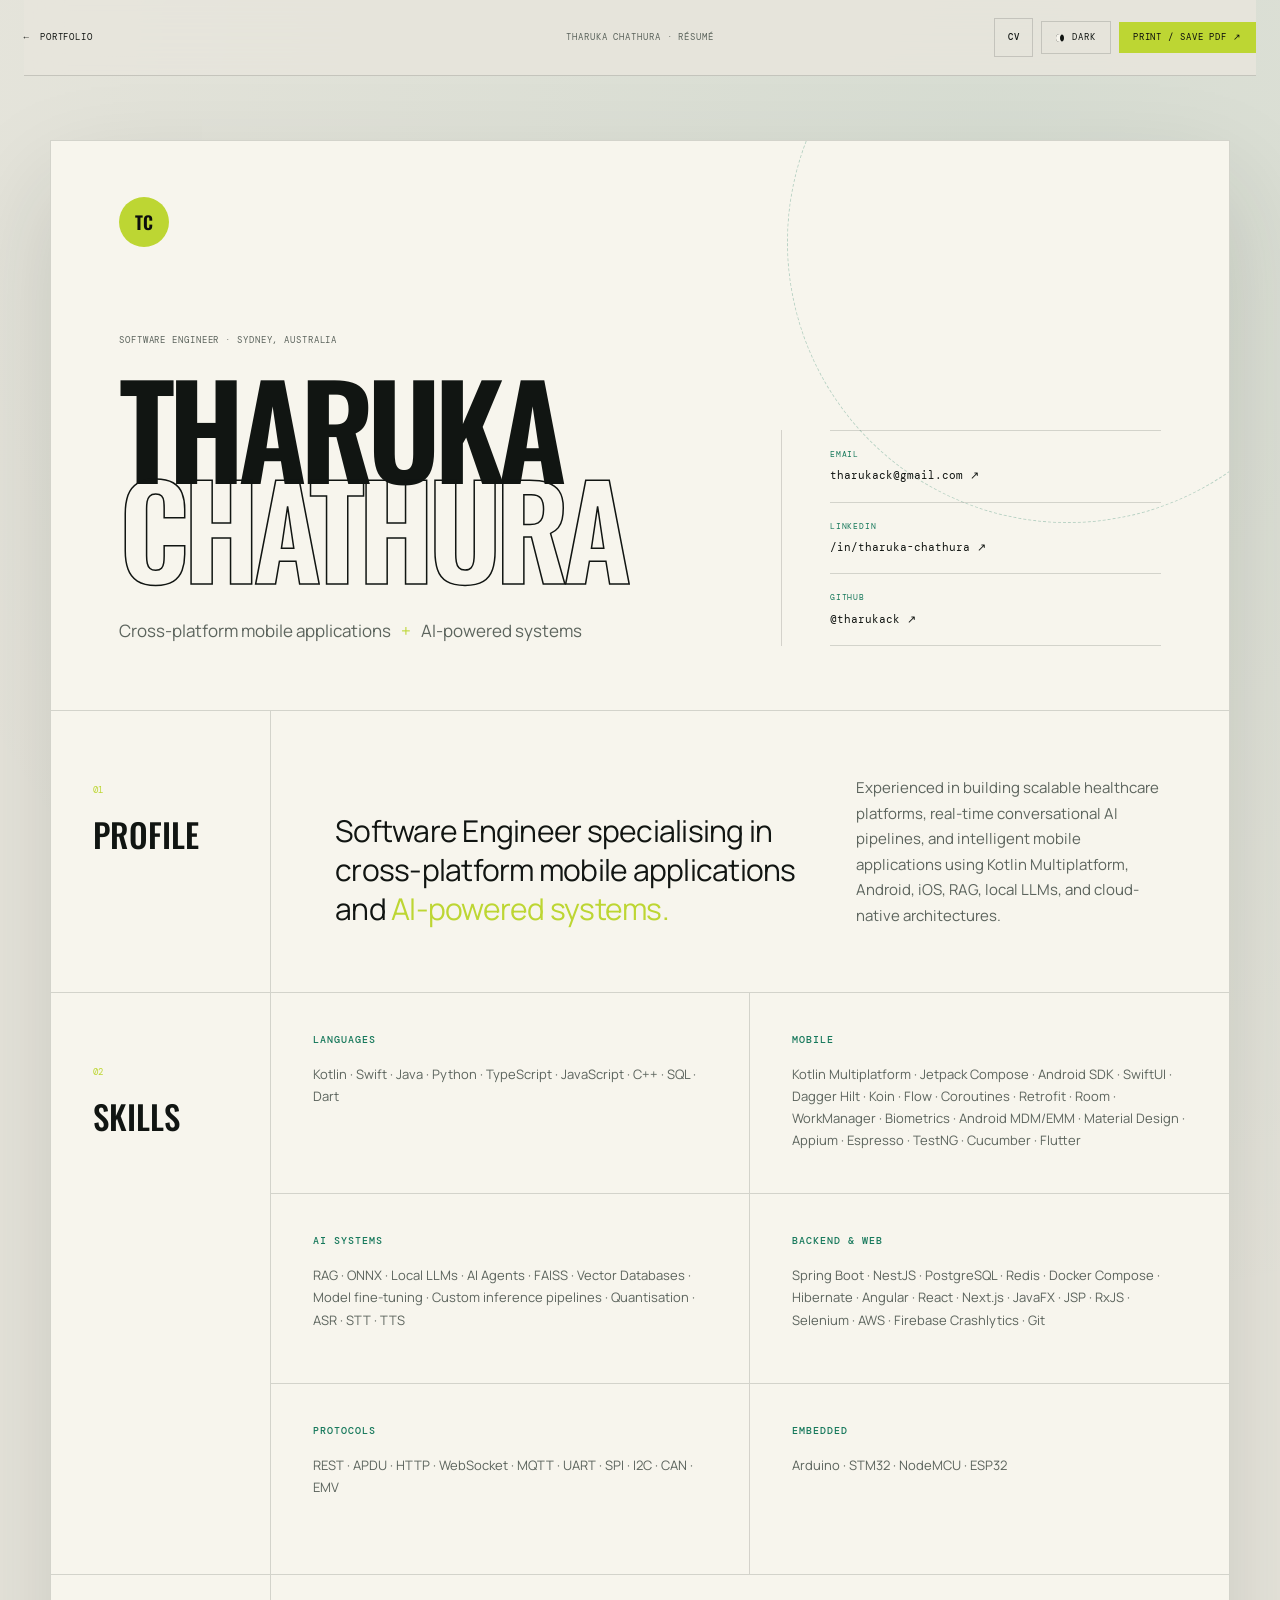
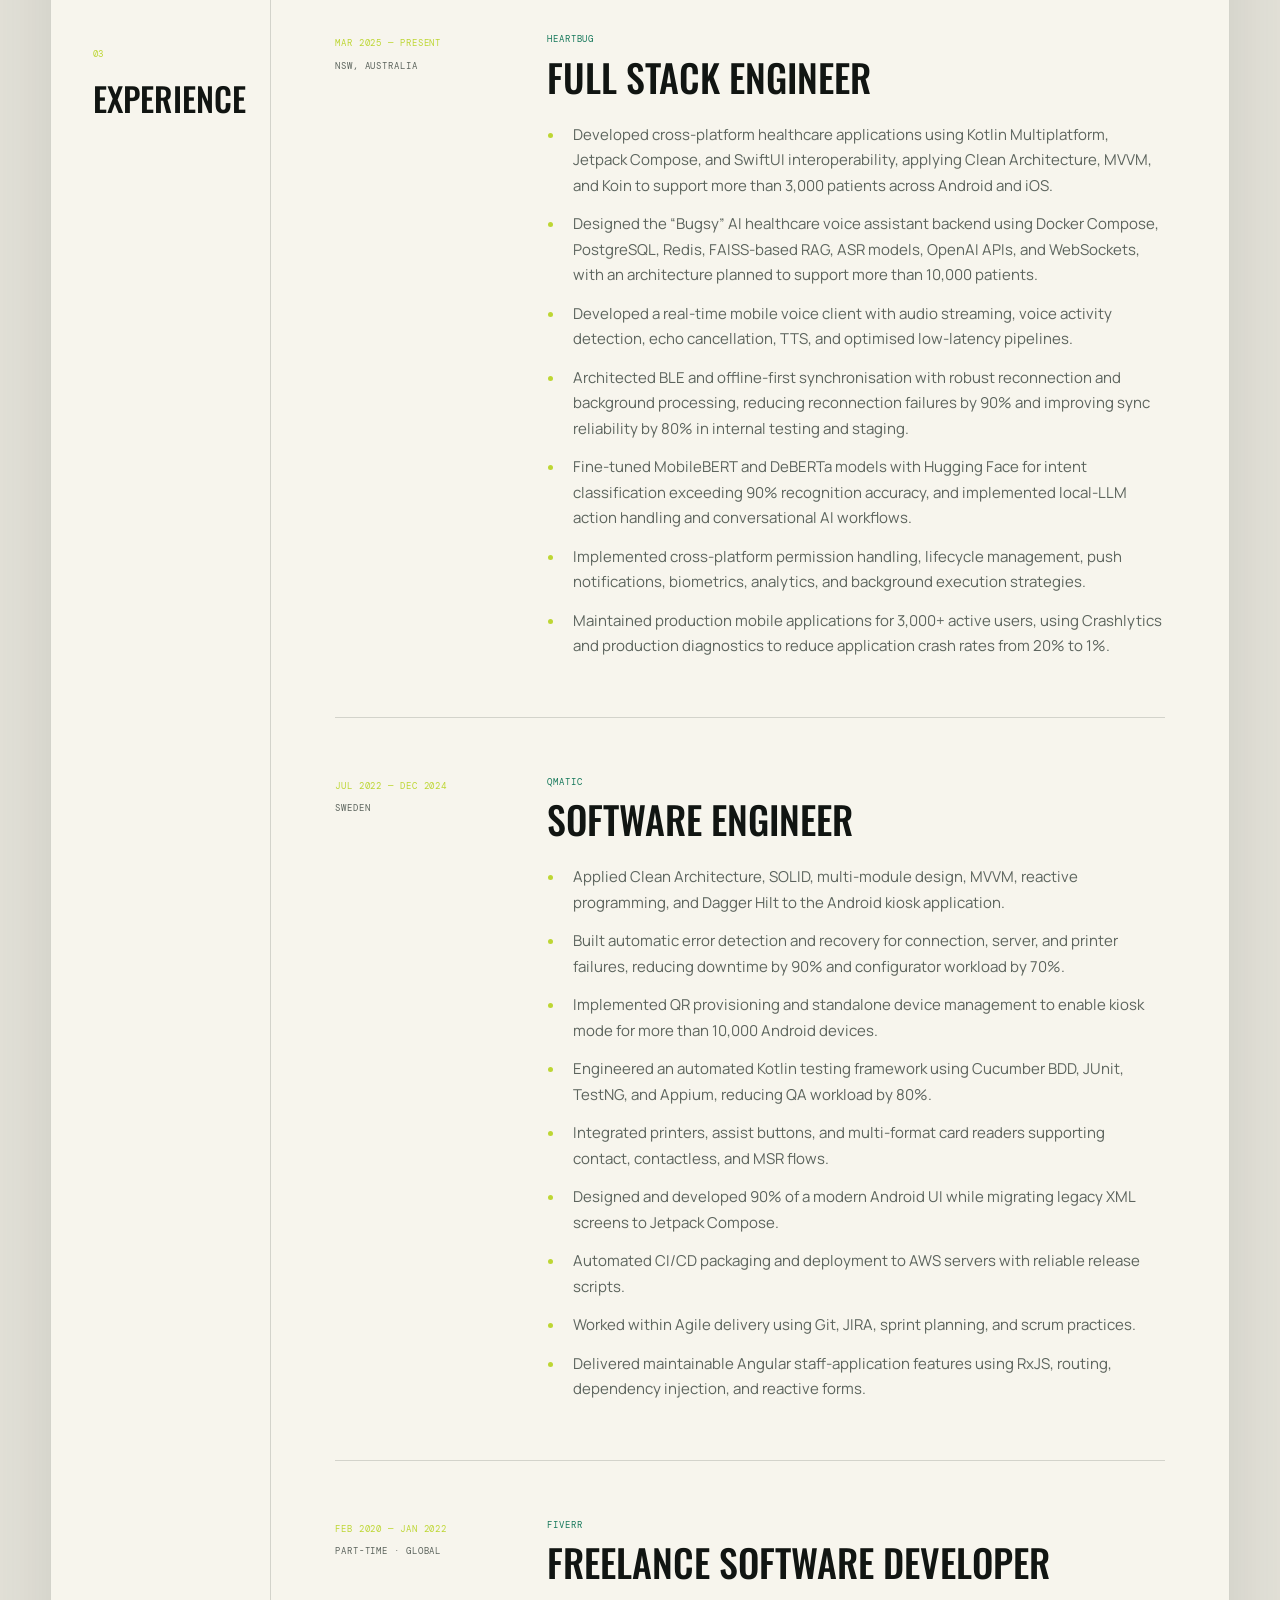
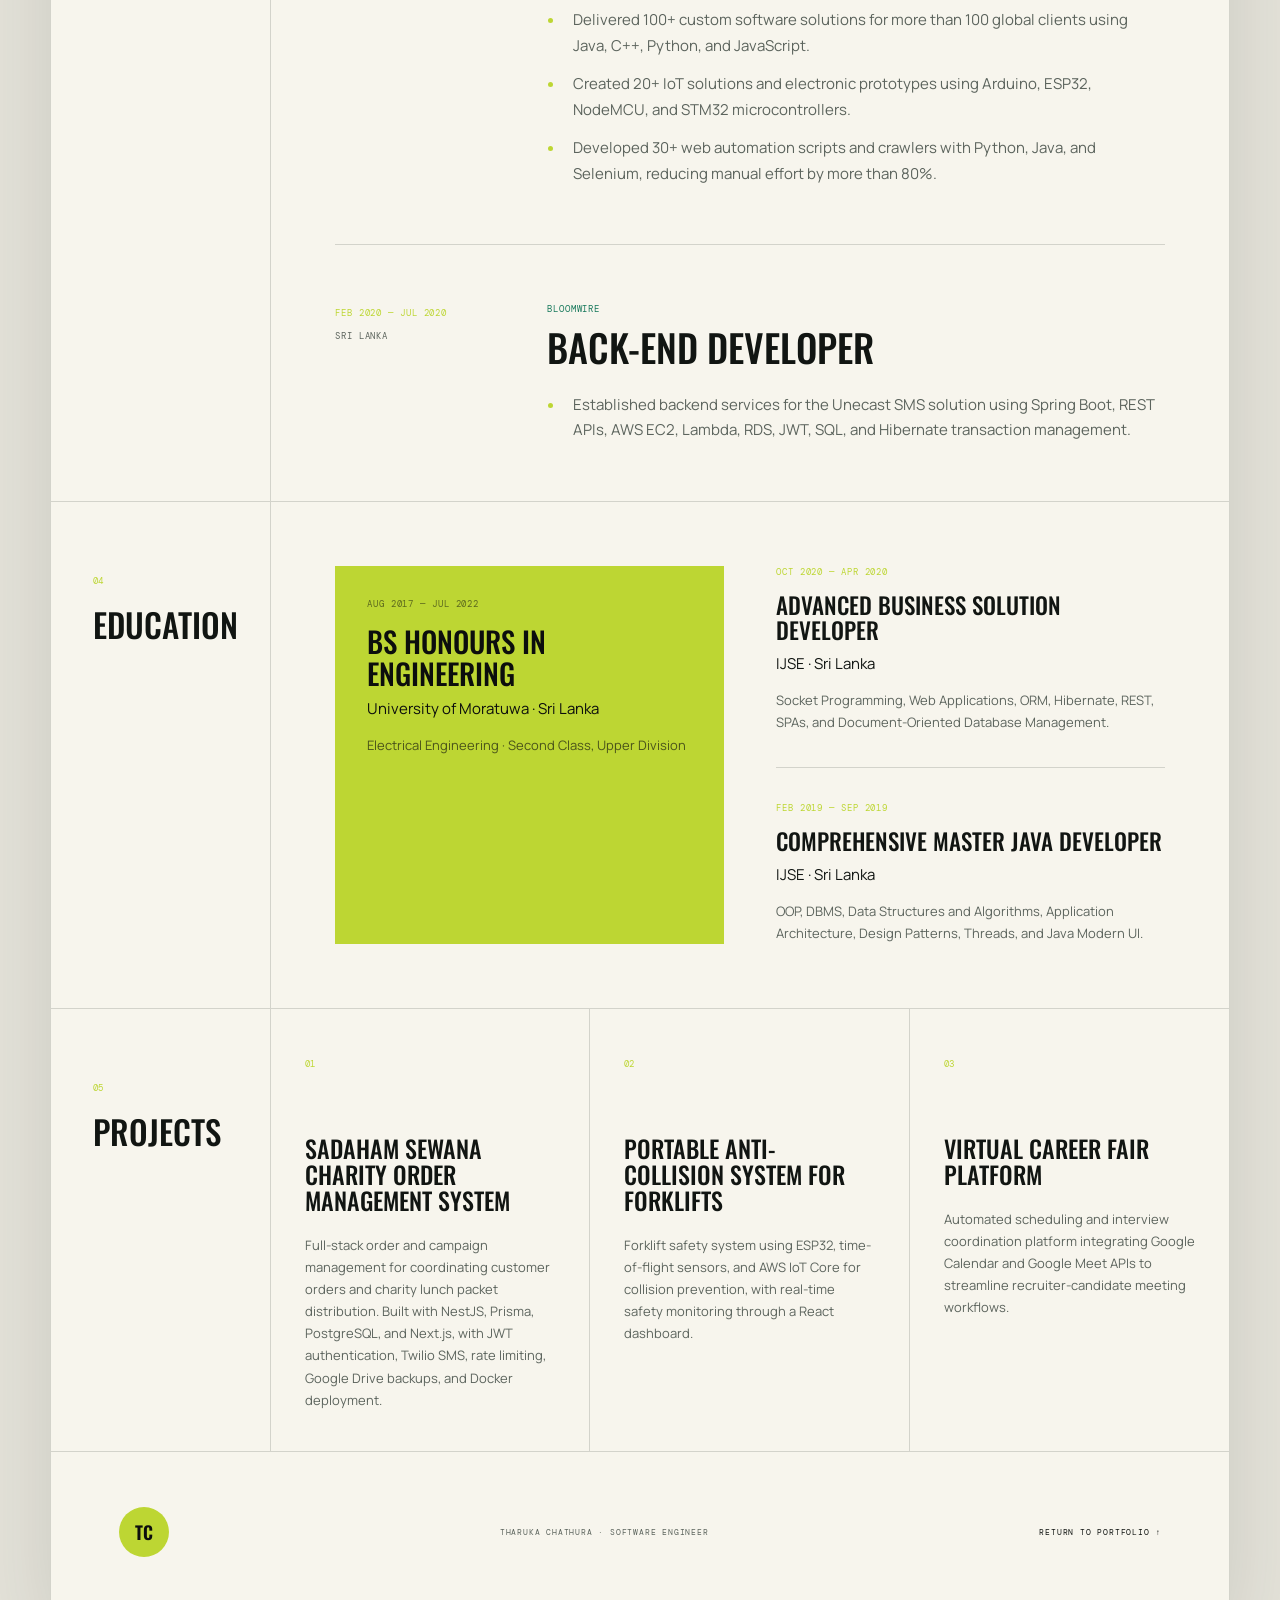
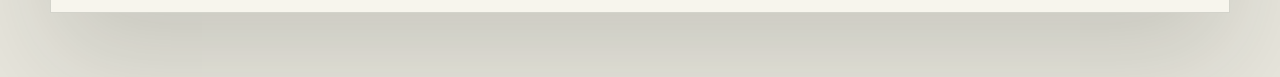
==== resume.html @ 21a05e91 "added resume" ====
<!doctype html>
<html lang="en">
  <head>
    <meta charset="UTF-8" />
    <meta name="viewport" content="width=device-width, initial-scale=1" />
    <meta name="theme-color" content="#e7e5dc" />
    <meta
      name="description"
      content="Résumé of Tharuka Chathura — cross-platform mobile and AI systems engineer."
    />
    <link rel="icon" type="image/png" sizes="256x256" href="favicon.png" />
    <link rel="apple-touch-icon" href="favicon.png" />
    <link rel="preconnect" href="https://fonts.googleapis.com" />
    <link rel="preconnect" href="https://fonts.gstatic.com" crossorigin />
    <link
      href="https://fonts.googleapis.com/css2?family=DM+Mono:wght@300;400;500&family=Manrope:wght@400;500;600;700&family=Oswald:wght@500;600;700&display=swap"
      rel="stylesheet"
    />
    <title>Résumé — Tharuka Chathura</title>
    <script>
      try {
        document.documentElement.dataset.theme =
          localStorage.getItem("resume-theme") || "light";
        document.documentElement.dataset.layout =
          localStorage.getItem("resume-layout") || "modern";
      } catch {
        document.documentElement.dataset.theme = "light";
        document.documentElement.dataset.layout = "modern";
      }
    </script>
    <link rel="stylesheet" href="resume.css" />
  </head>
  <body>
    <a class="skip-link" href="#resume-content">Skip to résumé</a>

    <header class="resume-toolbar">
      <a class="back-link" href="index.html">
        <span aria-hidden="true">←</span> Portfolio
      </a>
      <p>Tharuka Chathura · Résumé</p>
      <div class="toolbar-actions">
        <button
          class="layout-toggle"
          type="button"
          aria-label="Switch to classic résumé layout"
          aria-pressed="false"
          title="Switch résumé layout"
        >
          <span aria-hidden="true">CV</span>
        </button>
        <button
          class="theme-toggle"
          type="button"
          aria-label="Switch to dark theme"
          aria-pressed="false"
        >
          <span class="theme-dot" aria-hidden="true"></span>
          <span class="theme-label">Dark</span>
        </button>
        <button class="print-button" type="button" onclick="window.print()">
          Print / Save PDF <span aria-hidden="true">↗</span>
        </button>
      </div>
    </header>

    <main class="resume-shell" id="resume-content">
      <header class="resume-hero">
        <div class="resume-monogram" aria-hidden="true">TC</div>
        <div class="hero-copy">
          <p class="eyebrow">Software engineer · Sydney, Australia</p>
          <h1>THARUKA<br /><span>CHATHURA</span></h1>
          <p class="role">
            Cross-platform mobile applications <i>+</i> AI-powered systems
          </p>
        </div>
        <nav class="contact-list" aria-label="Contact links">
          <a href="mailto:tharukack@gmail.com">
            <span>Email</span>
            tharukack@gmail.com ↗
          </a>
          <a
            href="https://www.linkedin.com/in/tharuka-chathura/"
            target="_blank"
            rel="noreferrer"
          >
            <span>LinkedIn</span>
            /in/tharuka-chathura ↗
          </a>
          <a
            href="https://github.com/tharukack"
            target="_blank"
            rel="noreferrer"
          >
            <span>GitHub</span>
            @tharukack ↗
          </a>
        </nav>
      </header>

      <section class="summary section">
        <div class="section-heading">
          <span>01</span>
          <h2>Profile</h2>
        </div>
        <div class="section-body summary-grid">
          <p class="summary-lead">
            Software Engineer specialising in cross-platform mobile applications
            and <em>AI-powered systems.</em>
          </p>
          <p>
            Experienced in building scalable healthcare platforms, real-time
            conversational AI pipelines, and intelligent mobile applications
            using Kotlin Multiplatform, Android, iOS, RAG, local LLMs, and
            cloud-native architectures.
          </p>
        </div>
      </section>

      <section class="skills section">
        <div class="section-heading">
          <span>02</span>
          <h2>Skills</h2>
        </div>
        <div class="section-body skill-groups">
          <article>
            <h3>Languages</h3>
            <p>Kotlin · Swift · Java · Python · TypeScript · JavaScript · C++ · SQL · Dart</p>
          </article>
          <article>
            <h3>Mobile</h3>
            <p>
              Kotlin Multiplatform · Jetpack Compose · Android SDK · SwiftUI ·
              Dagger Hilt · Koin · Flow · Coroutines · Retrofit · Room ·
              WorkManager · Biometrics · Android MDM/EMM · Material Design ·
              Appium · Espresso · TestNG · Cucumber · Flutter
            </p>
          </article>
          <article>
            <h3>AI systems</h3>
            <p>
              RAG · ONNX · Local LLMs · AI Agents · FAISS · Vector Databases ·
              Model fine-tuning · Custom inference pipelines · Quantisation ·
              ASR · STT · TTS
            </p>
          </article>
          <article>
            <h3>Backend & web</h3>
            <p>
              Spring Boot · NestJS · PostgreSQL · Redis · Docker Compose ·
              Hibernate · Angular · React · Next.js · JavaFX · JSP · RxJS ·
              Selenium · AWS · Firebase Crashlytics · Git
            </p>
          </article>
          <article>
            <h3>Protocols</h3>
            <p>REST · APDU · HTTP · WebSocket · MQTT · UART · SPI · I2C · CAN · EMV</p>
          </article>
          <article>
            <h3>Embedded</h3>
            <p>Arduino · STM32 · NodeMCU · ESP32</p>
          </article>
        </div>
      </section>

      <section class="experience section">
        <div class="section-heading">
          <span>03</span>
          <h2>Experience</h2>
        </div>
        <div class="section-body timeline">
          <article class="job">
            <div class="job-meta">
              <p class="date">Mar 2025 — Present</p>
              <p class="place">NSW, Australia</p>
            </div>
            <div class="job-content">
              <p class="company">HeartBug</p>
              <h3>Full Stack Engineer</h3>
              <ul>
                <li>
                  Developed cross-platform healthcare applications using Kotlin
                  Multiplatform, Jetpack Compose, and SwiftUI interoperability,
                  applying Clean Architecture, MVVM, and Koin to support more
                  than 3,000 patients across Android and iOS.
                </li>
                <li>
                  Designed the “Bugsy” AI healthcare voice assistant backend
                  using Docker Compose, PostgreSQL, Redis, FAISS-based RAG, ASR
                  models, OpenAI APIs, and WebSockets, with an architecture
                  planned to support more than 10,000 patients.
                </li>
                <li>
                  Developed a real-time mobile voice client with audio streaming,
                  voice activity detection, echo cancellation, TTS, and optimised
                  low-latency pipelines.
                </li>
                <li>
                  Architected BLE and offline-first synchronisation with robust
                  reconnection and background processing, reducing reconnection
                  failures by 90% and improving sync reliability by 80% in
                  internal testing and staging.
                </li>
                <li>
                  Fine-tuned MobileBERT and DeBERTa models with Hugging Face for
                  intent classification exceeding 90% recognition accuracy, and
                  implemented local-LLM action handling and conversational AI
                  workflows.
                </li>
                <li>
                  Implemented cross-platform permission handling, lifecycle
                  management, push notifications, biometrics, analytics, and
                  background execution strategies.
                </li>
                <li>
                  Maintained production mobile applications for 3,000+ active
                  users, using Crashlytics and production diagnostics to reduce
                  application crash rates from 20% to 1%.
                </li>
              </ul>
            </div>
          </article>

          <article class="job">
            <div class="job-meta">
              <p class="date">Jul 2022 — Dec 2024</p>
              <p class="place">Sweden</p>
            </div>
            <div class="job-content">
              <p class="company">Qmatic</p>
              <h3>Software Engineer</h3>
              <ul>
                <li>
                  Applied Clean Architecture, SOLID, multi-module design, MVVM,
                  reactive programming, and Dagger Hilt to the Android kiosk
                  application.
                </li>
                <li>
                  Built automatic error detection and recovery for connection,
                  server, and printer failures, reducing downtime by 90% and
                  configurator workload by 70%.
                </li>
                <li>
                  Implemented QR provisioning and standalone device management
                  to enable kiosk mode for more than 10,000 Android devices.
                </li>
                <li>
                  Engineered an automated Kotlin testing framework using
                  Cucumber BDD, JUnit, TestNG, and Appium, reducing QA workload
                  by 80%.
                </li>
                <li>
                  Integrated printers, assist buttons, and multi-format card
                  readers supporting contact, contactless, and MSR flows.
                </li>
                <li>
                  Designed and developed 90% of a modern Android UI while
                  migrating legacy XML screens to Jetpack Compose.
                </li>
                <li>
                  Automated CI/CD packaging and deployment to AWS servers with
                  reliable release scripts.
                </li>
                <li>
                  Worked within Agile delivery using Git, JIRA, sprint planning,
                  and scrum practices.
                </li>
                <li>
                  Delivered maintainable Angular staff-application features
                  using RxJS, routing, dependency injection, and reactive forms.
                </li>
              </ul>
            </div>
          </article>

          <article class="job">
            <div class="job-meta">
              <p class="date">Feb 2020 — Jan 2022</p>
              <p class="place">Part-time · Global</p>
            </div>
            <div class="job-content">
              <p class="company">Fiverr</p>
              <h3>Freelance Software Developer</h3>
              <ul>
                <li>
                  Delivered 100+ custom software solutions for more than 100
                  global clients using Java, C++, Python, and JavaScript.
                </li>
                <li>
                  Created 20+ IoT solutions and electronic prototypes using
                  Arduino, ESP32, NodeMCU, and STM32 microcontrollers.
                </li>
                <li>
                  Developed 30+ web automation scripts and crawlers with Python,
                  Java, and Selenium, reducing manual effort by more than 80%.
                </li>
              </ul>
            </div>
          </article>

          <article class="job">
            <div class="job-meta">
              <p class="date">Feb 2020 — Jul 2020</p>
              <p class="place">Sri Lanka</p>
            </div>
            <div class="job-content">
              <p class="company">Bloomwire</p>
              <h3>Back-end Developer</h3>
              <ul>
                <li>
                  Established backend services for the Unecast SMS solution
                  using Spring Boot, REST APIs, AWS EC2, Lambda, RDS, JWT, SQL,
                  and Hibernate transaction management.
                </li>
              </ul>
            </div>
          </article>
        </div>
      </section>

      <section class="education section">
        <div class="section-heading">
          <span>04</span>
          <h2>Education</h2>
        </div>
        <div class="section-body education-grid">
          <article class="education-primary">
            <p class="date">Aug 2017 — Jul 2022</p>
            <h3>BS Honours in Engineering</h3>
            <p>University of Moratuwa · Sri Lanka</p>
            <span>Electrical Engineering · Second Class, Upper Division</span>
          </article>
          <div class="course-list">
            <article>
              <p class="date">Oct 2020 — Apr 2020</p>
              <h3>Advanced Business Solution Developer</h3>
              <p>IJSE · Sri Lanka</p>
              <span>
                Socket Programming, Web Applications, ORM, Hibernate, REST,
                SPAs, and Document-Oriented Database Management.
              </span>
            </article>
            <article>
              <p class="date">Feb 2019 — Sep 2019</p>
              <h3>Comprehensive Master Java Developer</h3>
              <p>IJSE · Sri Lanka</p>
              <span>
                OOP, DBMS, Data Structures and Algorithms, Application
                Architecture, Design Patterns, Threads, and Java Modern UI.
              </span>
            </article>
          </div>
        </div>
      </section>

      <section class="resume-projects section">
        <div class="section-heading">
          <span>05</span>
          <h2>Projects</h2>
        </div>
        <div class="section-body project-list">
          <article>
            <span>01</span>
            <h3>Sadaham Sewana Charity Order Management System</h3>
            <p>
              Full-stack order and campaign management for coordinating customer
              orders and charity lunch packet distribution. Built with NestJS,
              Prisma, PostgreSQL, and Next.js, with JWT authentication, Twilio
              SMS, rate limiting, Google Drive backups, and Docker deployment.
            </p>
          </article>
          <article>
            <span>02</span>
            <h3>Portable Anti-Collision System for Forklifts</h3>
            <p>
              Forklift safety system using ESP32, time-of-flight sensors, and
              AWS IoT Core for collision prevention, with real-time safety
              monitoring through a React dashboard.
            </p>
          </article>
          <article>
            <span>03</span>
            <h3>Virtual Career Fair Platform</h3>
            <p>
              Automated scheduling and interview coordination platform
              integrating Google Calendar and Google Meet APIs to streamline
              recruiter-candidate meeting workflows.
            </p>
          </article>
        </div>
      </section>

      <footer class="resume-footer">
        <div class="resume-monogram" aria-hidden="true">TC</div>
        <p>Tharuka Chathura · Software Engineer</p>
        <a href="index.html">Return to portfolio ↑</a>
      </footer>
    </main>
    <script src="resume.js"></script>
  </body>
</html>
---- resume.css ----
:root {
  color-scheme: light;
  --ink: #f7f5ed;
  --panel: #edeae1;
  --paper: #111512;
  --muted: #5c645d;
  --lime: #bdd633;
  --mint: #16785b;
  --line: rgba(12, 14, 13, .15);
  --page-bg: #e7e5dc;
  --toolbar-bg: rgba(231, 229, 220, .9);
  --glow: rgba(22, 120, 91, .08);
  --shadow: rgba(29, 34, 30, .15);
  --accent-text: #0c0e0d;
  --display: "Oswald", Impact, sans-serif;
  --sans: "Manrope", system-ui, sans-serif;
  --mono: "DM Mono", monospace;
}

html[data-theme="dark"] {
  color-scheme: dark;
  --ink: #0c0e0d;
  --panel: #141714;
  --paper: #f2efe6;
  --muted: #a9ada4;
  --lime: #e7ff68;
  --mint: #73f2c3;
  --line: rgba(242, 239, 230, .16);
  --page-bg: #080a09;
  --toolbar-bg: rgba(8, 10, 9, .9);
  --glow: rgba(115, 242, 195, .09);
  --shadow: rgba(0, 0, 0, .38);
  --accent-text: #0c0e0d;
}

* { box-sizing: border-box; }
html {
  scroll-behavior: smooth;
  background: var(--page-bg);
  transition: background-color .25s ease;
}
body {
  margin: 0;
  color: var(--paper);
  background:
    radial-gradient(circle at 78% 3%, var(--glow), transparent 25%),
    var(--page-bg);
  font: 400 15px/1.7 var(--sans);
  transition:
    color .25s ease,
    background-color .25s ease;
}
a { color: inherit; text-decoration: none; }
button { font: inherit; }
::selection { color: var(--accent-text); background: var(--lime); }

.skip-link {
  position: fixed;
  z-index: 100;
  top: 10px;
  left: 10px;
  padding: 9px 14px;
  color: var(--accent-text);
  background: var(--lime);
  transform: translateY(-160%);
}
.skip-link:focus { transform: none; }

.resume-toolbar {
  position: sticky;
  z-index: 50;
  top: 0;
  width: min(1320px, calc(100vw - 48px));
  height: 76px;
  display: grid;
  grid-template-columns: 1fr auto 1fr;
  align-items: center;
  margin: 0 auto;
  border-bottom: 1px solid var(--line);
  background: var(--toolbar-bg);
  backdrop-filter: blur(18px);
  transition:
    background-color .25s ease,
    border-color .25s ease;
}
.resume-toolbar p,
.resume-toolbar a,
.resume-toolbar button {
  font: 400 9px/1 var(--mono);
  letter-spacing: .1em;
  text-transform: uppercase;
}
.resume-toolbar p { margin: 0; color: var(--muted); }
.toolbar-actions {
  justify-self: end;
  display: flex;
  gap: 8px;
  align-items: center;
}
.resume-toolbar button {
  padding: 11px 14px;
  border: 0;
  cursor: pointer;
}
.theme-toggle {
  display: flex;
  gap: 8px;
  align-items: center;
  color: var(--paper);
  border: 1px solid var(--line) !important;
  background: transparent;
}
.layout-toggle {
  width: 39px;
  height: 39px;
  display: grid;
  padding: 0 !important;
  place-items: center;
  color: var(--paper);
  border: 1px solid var(--line) !important;
  background: transparent;
}
.layout-toggle span {
  font: 500 9px/1 var(--mono);
  letter-spacing: .02em;
}
.layout-toggle[aria-pressed="true"] {
  color: var(--accent-text);
  border-color: var(--lime) !important;
  background: var(--lime);
}
.theme-dot {
  width: 8px;
  height: 8px;
  border-radius: 50%;
  background: var(--paper);
  box-shadow: inset 4px 0 0 var(--ink);
}
.print-button {
  color: var(--accent-text);
  background: var(--lime);
}
.back-link { display: flex; gap: 10px; align-items: center; }

.resume-shell {
  width: min(1180px, calc(100vw - 48px));
  margin: 64px auto;
  border: 1px solid var(--line);
  background: var(--ink);
  box-shadow: 0 45px 100px var(--shadow);
  transition:
    color .25s ease,
    background-color .25s ease,
    border-color .25s ease,
    box-shadow .25s ease;
}

.resume-hero {
  position: relative;
  min-height: 570px;
  display: grid;
  grid-template-columns: 1fr 380px;
  align-items: end;
  padding: 76px 68px 64px;
  overflow: hidden;
  border-bottom: 1px solid var(--line);
}
.resume-hero::after {
  position: absolute;
  top: -180px;
  right: -120px;
  width: 560px;
  height: 560px;
  content: "";
  border: 1px dashed color-mix(in srgb, var(--mint) 28%, transparent);
  border-radius: 50%;
}
.resume-monogram {
  display: grid;
  width: 50px;
  height: 50px;
  place-items: center;
  color: var(--accent-text);
  background: var(--lime);
  border-radius: 50%;
  font: 600 18px/1 var(--display);
}
.resume-hero > .resume-monogram {
  position: absolute;
  top: 56px;
  left: 68px;
}
.hero-copy { position: relative; z-index: 2; }
.eyebrow,
.date,
.place,
.company {
  margin: 0;
  font: 400 9px/1.5 var(--mono);
  letter-spacing: .1em;
  text-transform: uppercase;
}
.eyebrow, .place { color: var(--muted); }
.hero-copy h1 {
  margin: 30px 0 0;
  font: 600 clamp(78px, 10vw, 142px)/.78 var(--display);
  letter-spacing: -.055em;
}
.hero-copy h1 span {
  color: transparent;
  -webkit-text-stroke: 1.5px var(--paper);
}
.role {
  margin: 40px 0 0;
  color: var(--muted);
  font-size: 17px;
}
.role i { margin: 0 7px; color: var(--lime); font-style: normal; }
.contact-list {
  position: relative;
  z-index: 2;
  padding-left: 48px;
  border-left: 1px solid var(--line);
}
.contact-list a {
  display: block;
  padding: 18px 0;
  border-bottom: 1px solid var(--line);
  font: 400 11px/1.4 var(--mono);
}
.contact-list a:first-child { border-top: 1px solid var(--line); }
.contact-list span {
  display: block;
  margin-bottom: 8px;
  color: var(--mint);
  font-size: 8px;
  letter-spacing: .1em;
  text-transform: uppercase;
}

.section {
  display: grid;
  grid-template-columns: 220px 1fr;
  border-bottom: 1px solid var(--line);
}
.section-heading {
  padding: 64px 42px;
  border-right: 1px solid var(--line);
}
.section-heading span {
  color: var(--lime);
  font: 400 9px/1 var(--mono);
}
.section-heading h2 {
  margin: 17px 0 0;
  font: 500 33px/1 var(--display);
  text-transform: uppercase;
}
.section-body { padding: 64px; }

.summary-grid {
  display: grid;
  grid-template-columns: 1.2fr .8fr;
  gap: 58px;
  align-items: end;
}
.summary-grid p { margin: 0; }
.summary-lead {
  font-size: 30px;
  line-height: 1.3;
  letter-spacing: -.025em;
}
.summary-lead em { color: var(--lime); font-style: normal; }
.summary-grid > p:last-child { color: var(--muted); }

.skill-groups {
  display: grid;
  grid-template-columns: repeat(2, 1fr);
  gap: 0;
  padding: 0;
}
.skill-groups article {
  min-height: 190px;
  padding: 42px;
  border-right: 1px solid var(--line);
  border-bottom: 1px solid var(--line);
}
.skill-groups article:nth-child(2n) { border-right: 0; }
.skill-groups article:nth-last-child(-n+2) { border-bottom: 0; }
.skill-groups h3 {
  margin: 0 0 18px;
  color: var(--mint);
  font: 500 10px/1 var(--mono);
  letter-spacing: .1em;
  text-transform: uppercase;
}
.skill-groups p { margin: 0; color: var(--muted); font-size: 13px; }

.timeline { padding-top: 0; padding-bottom: 0; }
.job {
  display: grid;
  grid-template-columns: 170px 1fr;
  gap: 42px;
  padding: 58px 0;
  border-bottom: 1px solid var(--line);
}
.job:last-child { border-bottom: 0; }
.job-meta { padding-top: 4px; }
.date { color: var(--lime); }
.place { margin-top: 9px; }
.company { color: var(--mint); }
.job-content h3 {
  margin: 11px 0 26px;
  font: 500 38px/1 var(--display);
  text-transform: uppercase;
}
.job-content ul {
  display: grid;
  gap: 13px;
  margin: 0;
  padding-left: 18px;
  color: var(--muted);
}
.job-content li { padding-left: 8px; }
.job-content li::marker { color: var(--lime); }

.education-grid {
  display: grid;
  grid-template-columns: 1fr 1fr;
  gap: 52px;
}
.education-grid h3 {
  margin: 14px 0 8px;
  font: 500 29px/1.08 var(--display);
  text-transform: uppercase;
}
.education-grid p:not(.date) { margin: 0; color: var(--paper); }
.education-grid span {
  display: block;
  margin-top: 12px;
  color: var(--muted);
  font-size: 13px;
}
.education-primary {
  padding: 32px;
  color: var(--accent-text);
  background: var(--lime);
}
.education-primary .date { color: rgba(12, 14, 13, .55); }
.education-primary p:not(.date) { color: var(--accent-text); }
.education-primary span { color: rgba(12, 14, 13, .65); }
.course-list { display: grid; gap: 34px; }
.course-list article + article {
  padding-top: 34px;
  border-top: 1px solid var(--line);
}
.course-list h3 { font-size: 23px; }

.project-list {
  display: grid;
  grid-template-columns: repeat(3, 1fr);
  gap: 0;
  padding: 0;
}
.project-list article {
  min-height: 350px;
  padding: 40px 34px;
  border-right: 1px solid var(--line);
}
.project-list article:last-child { border-right: 0; }
.project-list > article > span {
  color: var(--lime);
  font: 400 9px/1 var(--mono);
}
.project-list h3 {
  margin: 62px 0 20px;
  font: 500 24px/1.08 var(--display);
  text-transform: uppercase;
}
.project-list p { margin: 0; color: var(--muted); font-size: 13px; }

.resume-footer {
  min-height: 160px;
  display: flex;
  align-items: center;
  justify-content: space-between;
  padding: 40px 68px;
}
.resume-footer p,
.resume-footer a {
  font: 400 8px/1 var(--mono);
  letter-spacing: .1em;
  text-transform: uppercase;
}
.resume-footer p { color: var(--muted); }

/* Conventional résumé view */
html[data-layout="classic"] .resume-shell {
  --ink: #fff;
  --paper: #171b18;
  --muted: #555d57;
  --lime: #556c16;
  --mint: #26644f;
  --line: rgba(18, 24, 20, .16);
  width: min(920px, calc(100vw - 48px));
  background: #fff;
  box-shadow: 0 22px 65px rgba(29, 34, 30, .16);
}
html[data-layout="classic"] .resume-hero {
  min-height: auto;
  display: block;
  padding: 58px 64px 38px;
}
html[data-layout="classic"] .resume-hero::after,
html[data-layout="classic"] .resume-hero > .resume-monogram {
  display: none;
}
html[data-layout="classic"] .hero-copy h1 {
  margin-top: 17px;
  font: 700 49px/1.03 var(--sans);
  letter-spacing: -.04em;
}
html[data-layout="classic"] .hero-copy h1 br {
  display: none;
}
html[data-layout="classic"] .hero-copy h1 span {
  margin-left: 10px;
  color: var(--paper);
  -webkit-text-stroke: 0;
}
html[data-layout="classic"] .role {
  margin-top: 15px;
  font-size: 14px;
}
html[data-layout="classic"] .contact-list {
  display: flex;
  flex-wrap: wrap;
  gap: 10px 26px;
  margin-top: 28px;
  padding: 20px 0 0;
  border-top: 1px solid var(--line);
  border-left: 0;
}
html[data-layout="classic"] .contact-list a,
html[data-layout="classic"] .contact-list a:first-child {
  padding: 0;
  border: 0;
  font-size: 9px;
}
html[data-layout="classic"] .contact-list span {
  display: inline;
  margin: 0 7px 0 0;
}
html[data-layout="classic"] .section {
  grid-template-columns: 150px 1fr;
}
html[data-layout="classic"] .section-heading {
  padding: 38px 28px;
}
html[data-layout="classic"] .section-heading h2 {
  font: 700 18px/1.1 var(--sans);
  letter-spacing: -.02em;
}
html[data-layout="classic"] .section-body {
  padding: 38px 42px;
}
html[data-layout="classic"] .summary-grid {
  grid-template-columns: 1fr;
  gap: 18px;
}
html[data-layout="classic"] .summary-lead {
  font-size: 20px;
}
html[data-layout="classic"] .skill-groups {
  grid-template-columns: 1fr;
  padding: 22px 42px;
}
html[data-layout="classic"] .skill-groups article,
html[data-layout="classic"] .skill-groups article:nth-child(2n),
html[data-layout="classic"] .skill-groups article:nth-last-child(-n+2) {
  min-height: 0;
  display: grid;
  grid-template-columns: 135px 1fr;
  gap: 20px;
  padding: 15px 0;
  border-right: 0;
  border-bottom: 1px solid var(--line);
}
html[data-layout="classic"] .skill-groups article:last-child {
  border-bottom: 0;
}
html[data-layout="classic"] .skill-groups h3 {
  margin: 4px 0 0;
}
html[data-layout="classic"] .timeline {
  padding-top: 0;
  padding-bottom: 0;
}
html[data-layout="classic"] .job {
  grid-template-columns: 120px 1fr;
  gap: 25px;
  padding: 38px 0;
}
html[data-layout="classic"] .job-content h3 {
  margin: 8px 0 19px;
  font: 700 23px/1.1 var(--sans);
}
html[data-layout="classic"] .job-content ul {
  gap: 9px;
  font-size: 13px;
}
html[data-layout="classic"] .education-grid {
  grid-template-columns: 1fr;
  gap: 32px;
}
html[data-layout="classic"] .education-primary {
  padding: 24px;
  color: #111;
  background: #edf1dc;
}
html[data-layout="classic"] .education-grid h3 {
  font: 700 21px/1.2 var(--sans);
}
html[data-layout="classic"] .project-list {
  grid-template-columns: 1fr;
  padding: 15px 42px;
}
html[data-layout="classic"] .project-list article {
  min-height: 0;
  padding: 25px 0;
  border-right: 0;
  border-bottom: 1px solid var(--line);
}
html[data-layout="classic"] .project-list article:last-child {
  border-bottom: 0;
}
html[data-layout="classic"] .project-list h3 {
  margin: 14px 0 10px;
  font: 700 18px/1.2 var(--sans);
}
html[data-layout="classic"] .resume-footer {
  min-height: 110px;
  padding: 30px 64px;
}

@media (max-width: 900px) {
  .resume-shell { width: calc(100vw - 32px); }
  .resume-hero { grid-template-columns: 1fr; gap: 60px; }
  .contact-list { padding-left: 0; border-left: 0; }
  .section { grid-template-columns: 170px 1fr; }
  .section-heading { padding: 52px 28px; }
  .section-body { padding: 52px 38px; }
  .summary-grid, .education-grid { grid-template-columns: 1fr; }
  .job { grid-template-columns: 130px 1fr; gap: 28px; }
  .project-list { grid-template-columns: 1fr; }
  .project-list article { min-height: 0; border-right: 0; border-bottom: 1px solid var(--line); }
  .project-list article:last-child { border-bottom: 0; }
  .project-list h3 { margin-top: 36px; }
  html[data-layout="classic"] .resume-shell {
    width: calc(100vw - 32px);
  }
}

@media (max-width: 620px) {
  .resume-toolbar {
    width: calc(100vw - 28px);
    grid-template-columns: 1fr auto;
  }
  .resume-toolbar p { display: none; }
  .theme-toggle {
    width: 38px;
    height: 38px;
    justify-content: center;
    padding: 0 !important;
  }
  .theme-label { display: none; }
  .layout-toggle {
    width: 38px;
    height: 38px;
  }
  .print-button { padding: 10px !important; }
  .print-button span { display: none; }
  .resume-shell { width: 100%; margin: 24px 0 0; border-right: 0; border-left: 0; }
  .resume-hero { min-height: 620px; padding: 82px 22px 44px; }
  .resume-hero > .resume-monogram { top: 30px; left: 22px; }
  .hero-copy h1 { font-size: clamp(65px, 21vw, 100px); }
  .role { font-size: 14px; }
  .section { grid-template-columns: 1fr; }
  .section-heading { padding: 38px 22px; border-right: 0; border-bottom: 1px solid var(--line); }
  .section-heading h2 { font-size: 28px; }
  .section-body { padding: 42px 22px; }
  .summary-lead { font-size: 25px; }
  .skill-groups { grid-template-columns: 1fr; }
  .skill-groups article,
  .skill-groups article:nth-child(2n),
  .skill-groups article:nth-last-child(-n+2) {
    min-height: 0;
    padding: 34px 22px;
    border-right: 0;
    border-bottom: 1px solid var(--line);
  }
  .skill-groups article:last-child { border-bottom: 0; }
  .timeline { padding-top: 0; padding-bottom: 0; }
  .job { grid-template-columns: 1fr; gap: 25px; padding: 44px 0; }
  .job-content h3 { font-size: 33px; }
  .education-primary { padding: 25px; }
  .project-list { padding: 0; }
  .resume-footer { min-height: 210px; flex-direction: column; align-items: flex-start; justify-content: center; gap: 22px; padding: 40px 22px; }
  html[data-layout="classic"] .resume-shell {
    width: 100%;
  }
  html[data-layout="classic"] .resume-hero {
    min-height: auto;
    padding: 42px 22px 30px;
  }
  html[data-layout="classic"] .hero-copy h1 {
    font-size: 36px;
  }
  html[data-layout="classic"] .hero-copy h1 br {
    display: block;
  }
  html[data-layout="classic"] .hero-copy h1 span {
    margin-left: 0;
  }
  html[data-layout="classic"] .section {
    grid-template-columns: 1fr;
  }
  html[data-layout="classic"] .section-heading {
    padding: 25px 22px;
  }
  html[data-layout="classic"] .section-body {
    padding: 32px 22px;
  }
  html[data-layout="classic"] .skill-groups,
  html[data-layout="classic"] .project-list {
    padding: 12px 22px;
  }
  html[data-layout="classic"] .skill-groups article {
    grid-template-columns: 1fr;
    gap: 8px;
  }
  html[data-layout="classic"] .job {
    grid-template-columns: 1fr;
  }
  html[data-layout="classic"] .resume-footer {
    min-height: 170px;
    padding: 35px 22px;
  }
}

@media print {
  @page { size: A4; margin: 12mm; }
  :root,
  html[data-theme="dark"] {
    --ink: #fff;
    --paper: #111;
    --muted: #444;
    --lime: #e8efc4;
    --mint: #26664e;
    --line: #bbb;
    --page-bg: #fff;
    --accent-text: #111;
  }
  html, body { background: #fff; }
  body { color: #111; font-size: 9.5pt; }
  .skip-link, .resume-toolbar { display: none; }
  .resume-shell { width: 100%; margin: 0; border: 0; box-shadow: none; background: #fff; color: #111; }
  .resume-hero { min-height: auto; grid-template-columns: 1fr 250px; padding: 12mm 0 10mm; border-bottom: 1px solid #bbb; }
  .resume-hero::after, .resume-hero > .resume-monogram { display: none; }
  .hero-copy h1 { font-size: 54pt; color: #111; }
  .hero-copy h1 span { color: #111; -webkit-text-stroke: 0; }
  .role, .eyebrow, .contact-list span, .summary-grid > p:last-child, .skill-groups p, .place, .job-content ul, .education-grid span, .project-list p { color: #444; }
  .contact-list { padding-left: 8mm; border-left-color: #bbb; }
  .contact-list a { padding: 3mm 0; border-color: #ccc; font-size: 7.5pt; }
  .section { grid-template-columns: 35mm 1fr; border-color: #bbb; break-inside: auto; }
  .section-heading { padding: 8mm 5mm 8mm 0; border-color: #bbb; }
  .section-heading span, .date, .project-list > article > span { color: #405600; }
  .section-heading h2 { font-size: 18pt; }
  .section-body { padding: 8mm 0 8mm 8mm; }
  .summary-lead { font-size: 17pt; }
  .summary-lead em { color: #405600; }
  .skill-groups article { min-height: 0; padding: 5mm; border-color: #ccc; break-inside: avoid; }
  .skill-groups h3, .company { color: #26664e; }
  .job { grid-template-columns: 31mm 1fr; gap: 7mm; padding: 8mm 0; border-color: #bbb; break-inside: avoid; }
  .job-content h3 { font-size: 20pt; }
  .job-content ul { gap: 2mm; }
  .education-primary { color: #111; background: #e8efc4; }
  .project-list article { min-height: 0; padding: 6mm; border-color: #bbb; break-inside: avoid; }
  .project-list h3 { margin-top: 8mm; font-size: 15pt; }
  .resume-footer { display: none; }
}
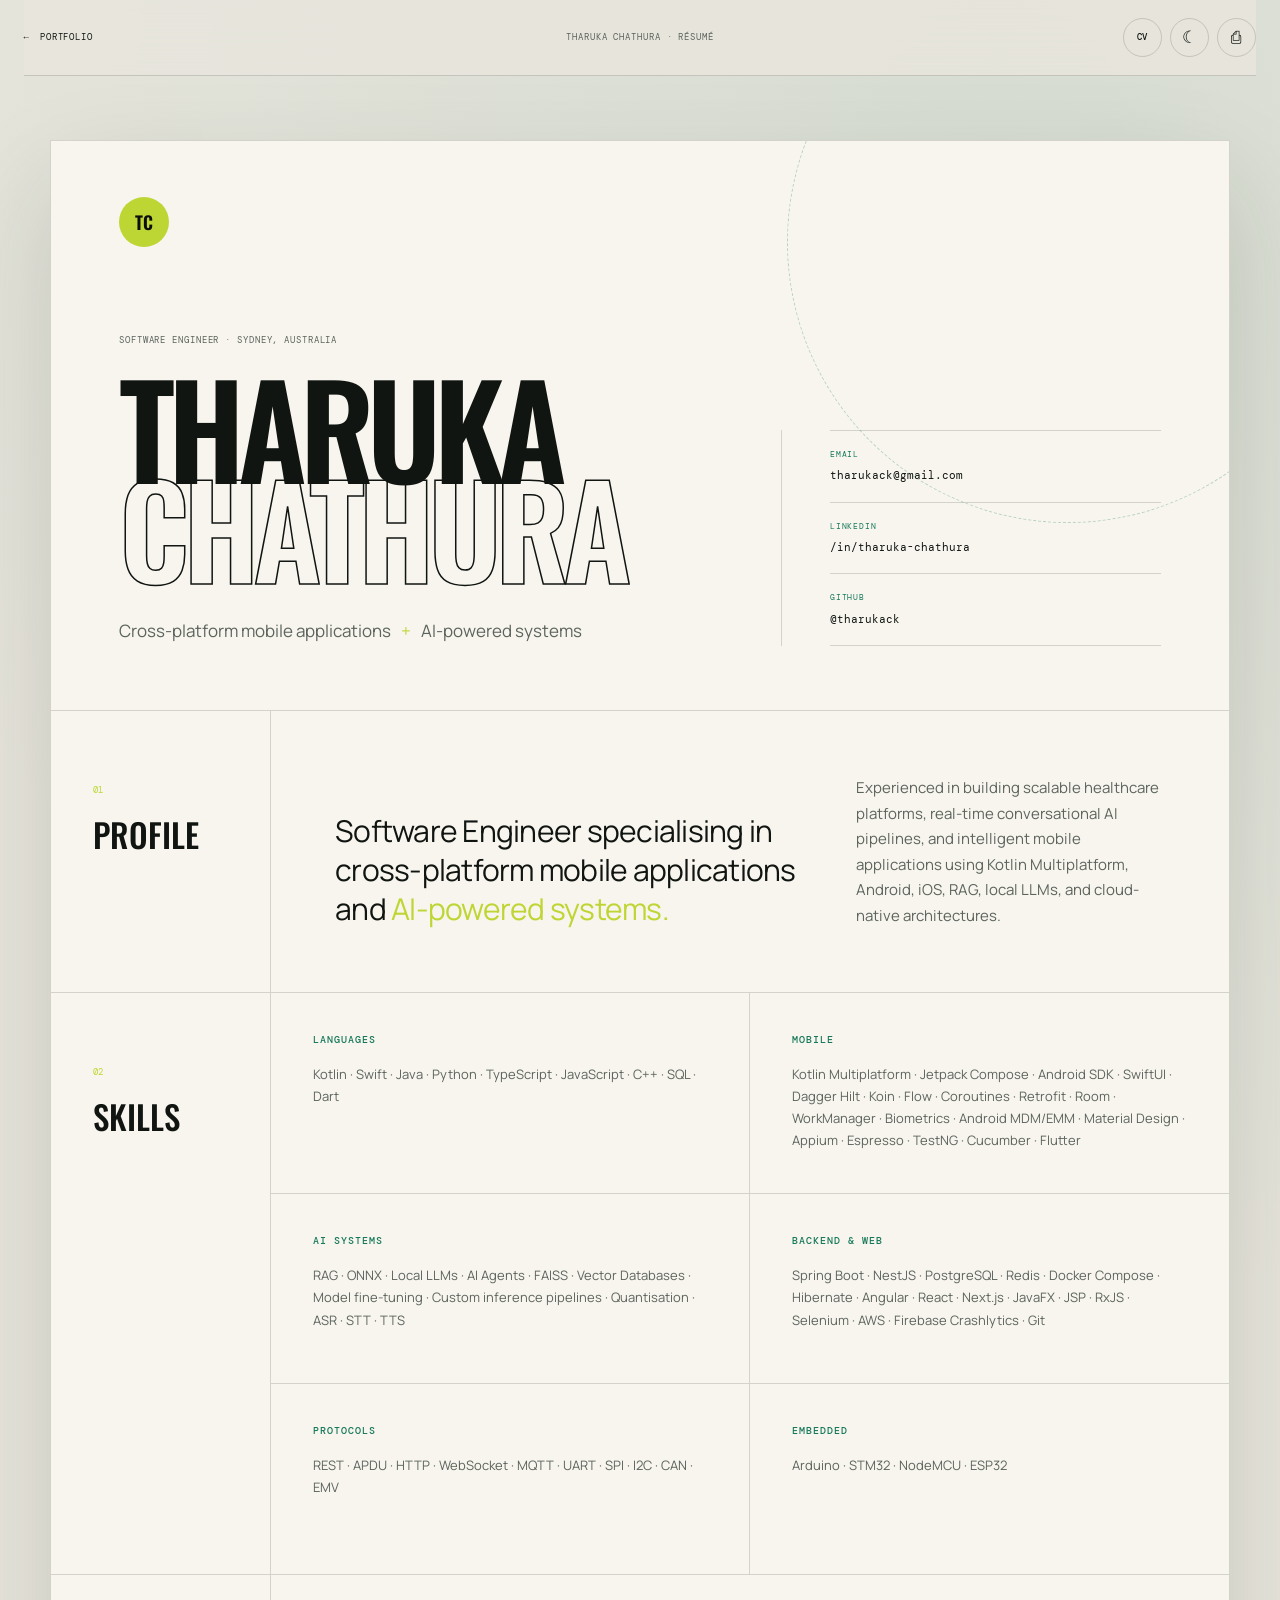
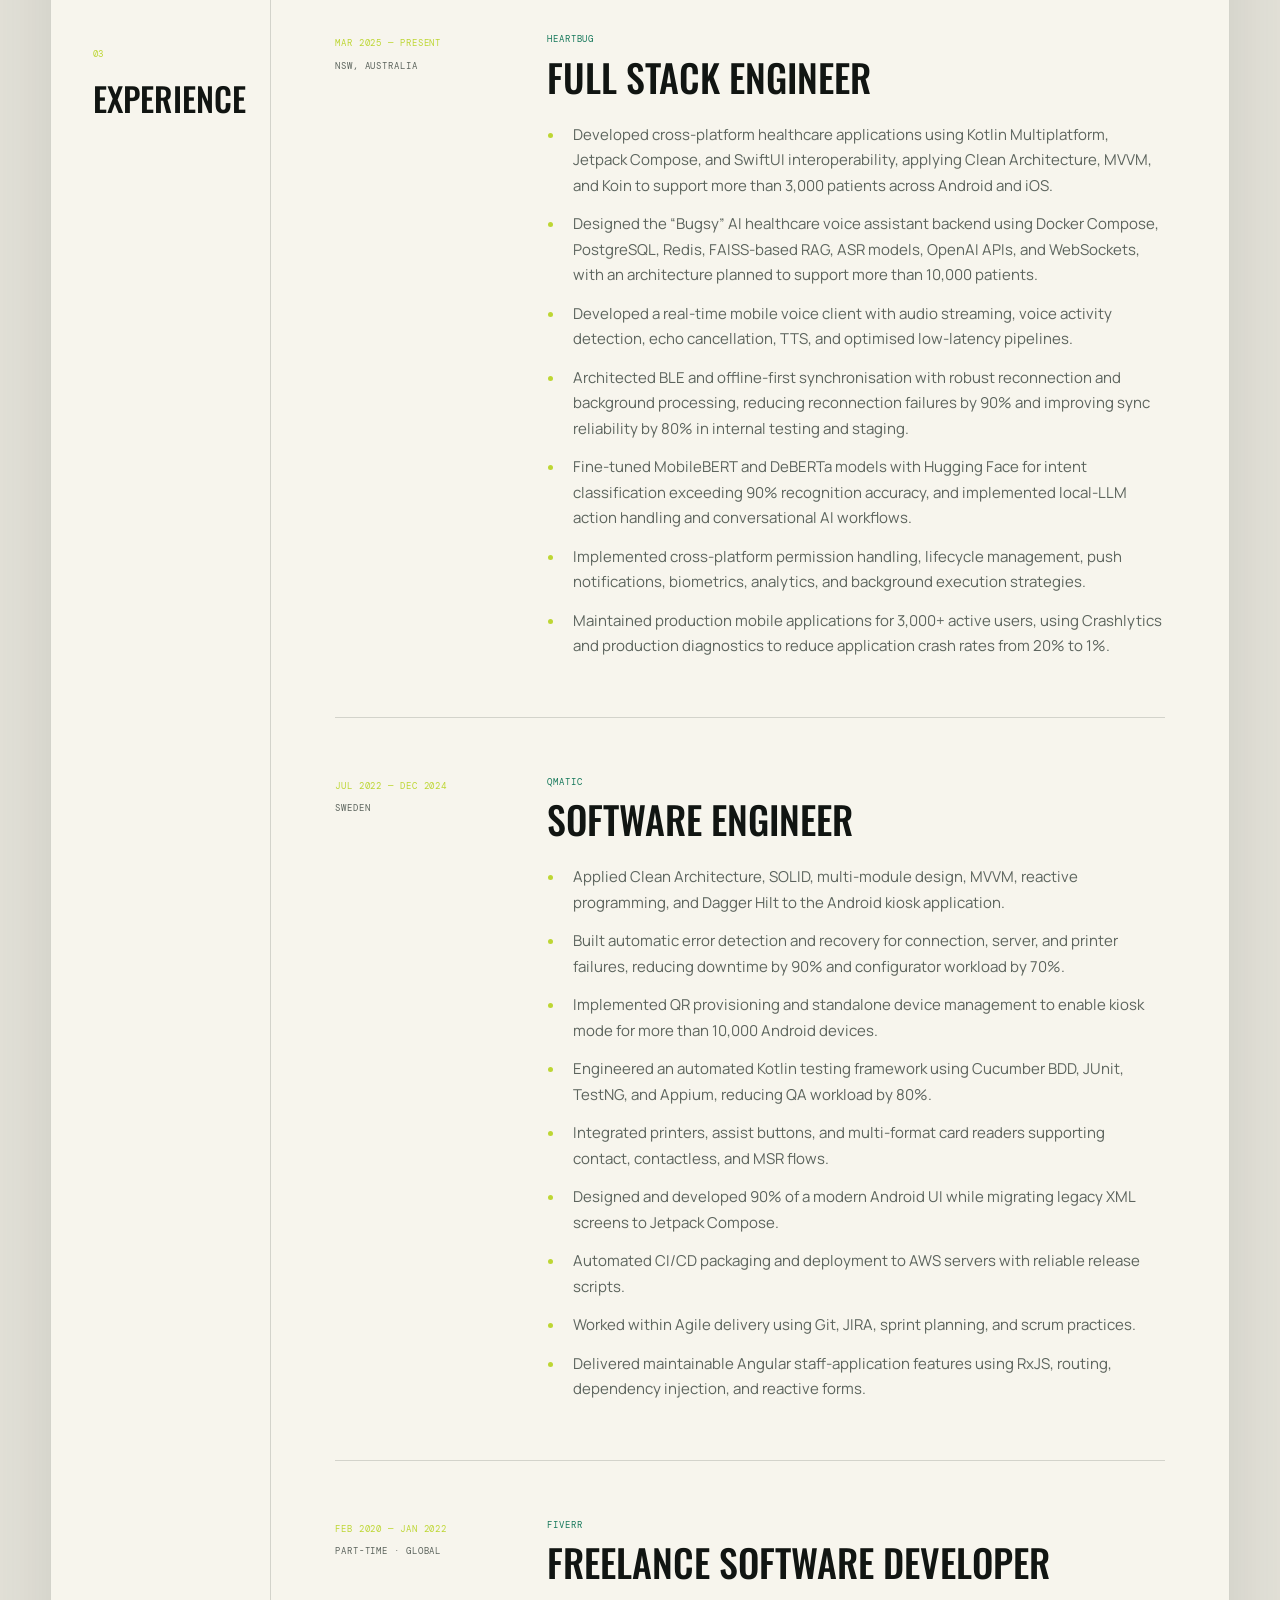
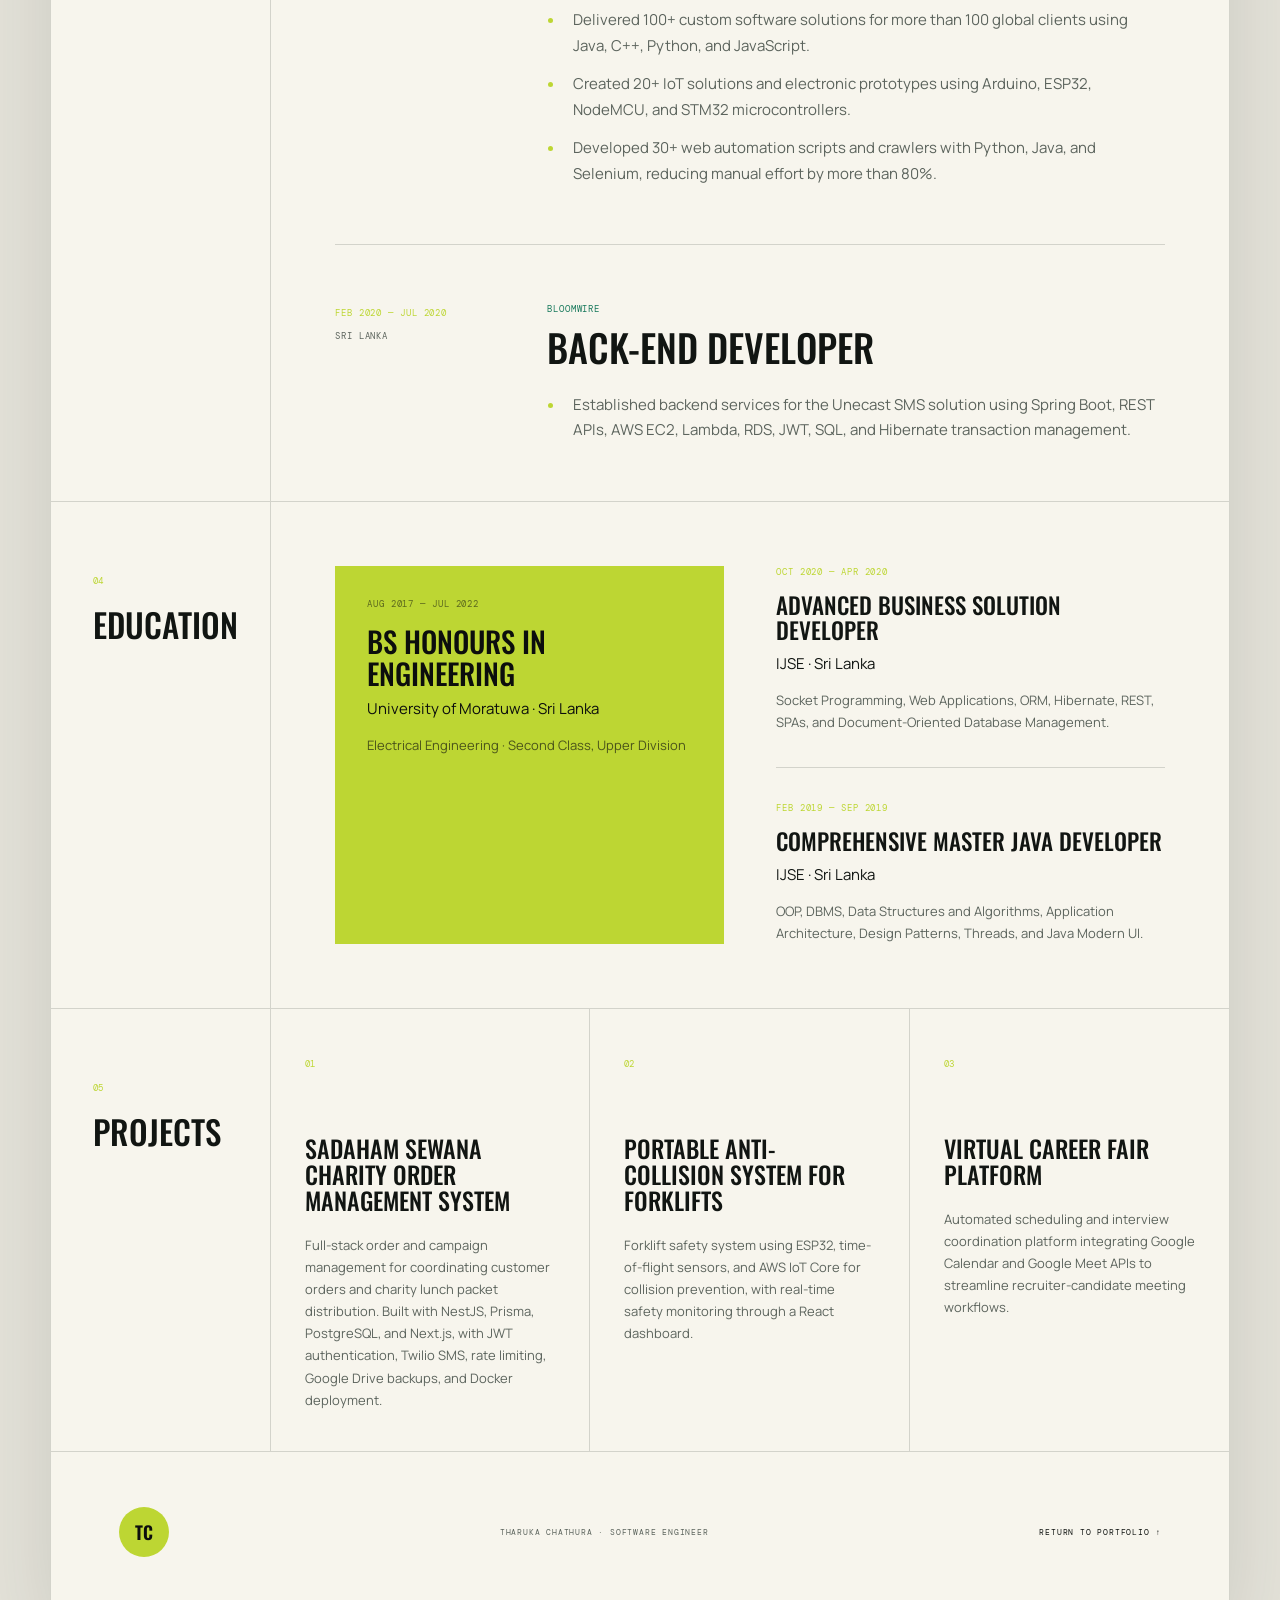
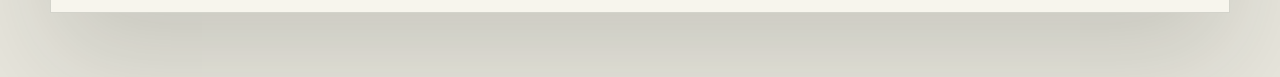
==== commit c25c88ba: "resume" ====
--- a/resume.html
+++ b/resume.html
@@ -53,12 +53,18 @@
           type="button"
           aria-label="Switch to dark theme"
           aria-pressed="false"
+          title="Change colour theme"
         >
-          <span class="theme-dot" aria-hidden="true"></span>
-          <span class="theme-label">Dark</span>
+          <span class="resume-theme-icon" aria-hidden="true">☾</span>
         </button>
-        <button class="print-button" type="button" onclick="window.print()">
-          Print / Save PDF <span aria-hidden="true">↗</span>
+        <button
+          class="print-button"
+          type="button"
+          aria-label="Print or save résumé as PDF"
+          title="Print / Save PDF"
+          onclick="window.print()"
+        >
+          <span class="print-icon" aria-hidden="true">⎙</span>
         </button>
       </div>
     </header>
@@ -76,7 +82,7 @@
         <nav class="contact-list" aria-label="Contact links">
           <a href="mailto:tharukack@gmail.com">
             <span>Email</span>
-            tharukack@gmail.com ↗
+            tharukack@gmail.com
           </a>
           <a
             href="https://www.linkedin.com/in/tharuka-chathura/"
@@ -84,7 +90,7 @@
             rel="noreferrer"
           >
             <span>LinkedIn</span>
-            /in/tharuka-chathura ↗
+            /in/tharuka-chathura
           </a>
           <a
             href="https://github.com/tharukack"
@@ -92,7 +98,7 @@
             rel="noreferrer"
           >
             <span>GitHub</span>
-            @tharukack ↗
+            @tharukack
           </a>
         </nav>
       </header>
--- a/resume.css
+++ b/resume.css
@@ -98,27 +98,32 @@
   align-items: center;
 }
 .resume-toolbar button {
-  padding: 11px 14px;
-  border: 0;
-  cursor: pointer;
-}
-.theme-toggle {
-  display: flex;
-  gap: 8px;
-  align-items: center;
-  color: var(--paper);
-  border: 1px solid var(--line) !important;
-  background: transparent;
-}
-.layout-toggle {
   width: 39px;
   height: 39px;
   display: grid;
-  padding: 0 !important;
+  padding: 0;
   place-items: center;
   color: var(--paper);
-  border: 1px solid var(--line) !important;
+  border: 1px solid var(--line);
+  border-radius: 50%;
   background: transparent;
+  cursor: pointer;
+  transition:
+    color .2s ease,
+    border-color .2s ease,
+    background-color .2s ease,
+    transform .2s ease;
+}
+.resume-toolbar button:hover {
+  color: var(--lime);
+  border-color: var(--lime);
+  transform: rotate(12deg);
+}
+.theme-toggle {
+  padding: 0;
+}
+.layout-toggle {
+  padding: 0;
 }
 .layout-toggle span {
   font: 500 9px/1 var(--mono);
@@ -126,19 +131,19 @@
 }
 .layout-toggle[aria-pressed="true"] {
   color: var(--accent-text);
-  border-color: var(--lime) !important;
+  border-color: var(--lime);
   background: var(--lime);
 }
-.theme-dot {
-  width: 8px;
-  height: 8px;
-  border-radius: 50%;
-  background: var(--paper);
-  box-shadow: inset 4px 0 0 var(--ink);
+.resume-theme-icon {
+  font-size: 17px;
+  line-height: 1;
 }
 .print-button {
-  color: var(--accent-text);
-  background: var(--lime);
+  color: var(--paper);
+}
+.print-icon {
+  font-size: 17px;
+  line-height: 1;
 }
 .back-link { display: flex; gap: 10px; align-items: center; }
 
@@ -394,153 +399,228 @@
 }
 .resume-footer p { color: var(--muted); }
 
-/* Conventional résumé view */
+/* Plain ATS-friendly résumé view */
 html[data-layout="classic"] .resume-shell {
   --ink: #fff;
-  --paper: #171b18;
-  --muted: #555d57;
-  --lime: #556c16;
-  --mint: #26644f;
-  --line: rgba(18, 24, 20, .16);
+  --paper: #111;
+  --muted: #333;
+  --lime: #111;
+  --mint: #111;
+  --line: #b8b8b8;
   width: min(920px, calc(100vw - 48px));
+  color: #111;
   background: #fff;
-  box-shadow: 0 22px 65px rgba(29, 34, 30, .16);
+  border: 1px solid #c9c9c9;
+  box-shadow: none;
+  font-family: Arial, Helvetica, sans-serif;
 }
 html[data-layout="classic"] .resume-hero {
   min-height: auto;
   display: block;
-  padding: 58px 64px 38px;
+  padding: 48px 54px 30px;
+  border-bottom: 2px solid #111;
 }
 html[data-layout="classic"] .resume-hero::after,
 html[data-layout="classic"] .resume-hero > .resume-monogram {
   display: none;
 }
+html[data-layout="classic"] .eyebrow {
+  color: #333;
+  font: 700 11px/1.4 Arial, Helvetica, sans-serif;
+  letter-spacing: 0;
+  text-transform: none;
+}
 html[data-layout="classic"] .hero-copy h1 {
-  margin-top: 17px;
-  font: 700 49px/1.03 var(--sans);
-  letter-spacing: -.04em;
+  margin-top: 10px;
+  color: #111;
+  font: 700 38px/1.1 Arial, Helvetica, sans-serif;
+  letter-spacing: 0;
 }
 html[data-layout="classic"] .hero-copy h1 br {
   display: none;
 }
 html[data-layout="classic"] .hero-copy h1 span {
-  margin-left: 10px;
-  color: var(--paper);
+  margin-left: 8px;
+  color: #111;
   -webkit-text-stroke: 0;
 }
 html[data-layout="classic"] .role {
-  margin-top: 15px;
-  font-size: 14px;
+  margin-top: 10px;
+  color: #222;
+  font: 400 14px/1.45 Arial, Helvetica, sans-serif;
 }
 html[data-layout="classic"] .contact-list {
   display: flex;
   flex-wrap: wrap;
-  gap: 10px 26px;
-  margin-top: 28px;
-  padding: 20px 0 0;
-  border-top: 1px solid var(--line);
+  gap: 8px 22px;
+  margin-top: 18px;
+  padding: 0;
+  border: 0;
   border-left: 0;
 }
 html[data-layout="classic"] .contact-list a,
 html[data-layout="classic"] .contact-list a:first-child {
   padding: 0;
   border: 0;
-  font-size: 9px;
+  color: #111;
+  font: 400 11px/1.4 Arial, Helvetica, sans-serif;
 }
 html[data-layout="classic"] .contact-list span {
-  display: inline;
-  margin: 0 7px 0 0;
+  display: none;
 }
 html[data-layout="classic"] .section {
-  grid-template-columns: 150px 1fr;
+  display: block;
+  border-bottom: 0;
 }
 html[data-layout="classic"] .section-heading {
-  padding: 38px 28px;
+  padding: 28px 54px 0;
+  border: 0;
+}
+html[data-layout="classic"] .section-heading span {
+  display: none;
 }
 html[data-layout="classic"] .section-heading h2 {
-  font: 700 18px/1.1 var(--sans);
-  letter-spacing: -.02em;
+  margin: 0;
+  padding-bottom: 6px;
+  color: #111;
+  border-bottom: 1px solid #111;
+  font: 700 16px/1.2 Arial, Helvetica, sans-serif;
+  letter-spacing: 0;
 }
 html[data-layout="classic"] .section-body {
-  padding: 38px 42px;
+  padding: 17px 54px 4px;
 }
 html[data-layout="classic"] .summary-grid {
   grid-template-columns: 1fr;
-  gap: 18px;
+  gap: 10px;
 }
 html[data-layout="classic"] .summary-lead {
-  font-size: 20px;
+  color: #111;
+  font: 400 14px/1.5 Arial, Helvetica, sans-serif;
+  letter-spacing: 0;
+}
+html[data-layout="classic"] .summary-lead em {
+  color: #111;
+  font-style: normal;
+}
+html[data-layout="classic"] .summary-grid > p:last-child {
+  color: #111;
+  font-size: 14px;
 }
 html[data-layout="classic"] .skill-groups {
   grid-template-columns: 1fr;
-  padding: 22px 42px;
+  padding: 10px 54px 2px;
 }
 html[data-layout="classic"] .skill-groups article,
 html[data-layout="classic"] .skill-groups article:nth-child(2n),
 html[data-layout="classic"] .skill-groups article:nth-last-child(-n+2) {
   min-height: 0;
   display: grid;
-  grid-template-columns: 135px 1fr;
-  gap: 20px;
-  padding: 15px 0;
+  grid-template-columns: 125px 1fr;
+  gap: 14px;
+  padding: 7px 0;
   border-right: 0;
-  border-bottom: 1px solid var(--line);
-}
-html[data-layout="classic"] .skill-groups article:last-child {
   border-bottom: 0;
 }
 html[data-layout="classic"] .skill-groups h3 {
-  margin: 4px 0 0;
+  margin: 3px 0 0;
+  color: #111;
+  font: 700 12px/1.35 Arial, Helvetica, sans-serif;
+  letter-spacing: 0;
+  text-transform: none;
+}
+html[data-layout="classic"] .skill-groups p {
+  color: #111;
+  font: 400 12px/1.45 Arial, Helvetica, sans-serif;
 }
 html[data-layout="classic"] .timeline {
   padding-top: 0;
-  padding-bottom: 0;
+  padding-bottom: 2px;
 }
 html[data-layout="classic"] .job {
-  grid-template-columns: 120px 1fr;
-  gap: 25px;
-  padding: 38px 0;
+  grid-template-columns: 118px 1fr;
+  gap: 18px;
+  padding: 16px 0;
+  border-color: #d4d4d4;
+}
+html[data-layout="classic"] .date,
+html[data-layout="classic"] .place,
+html[data-layout="classic"] .company {
+  color: #111;
+  font: 400 11px/1.4 Arial, Helvetica, sans-serif;
+  letter-spacing: 0;
+  text-transform: none;
+}
+html[data-layout="classic"] .company {
+  font-weight: 700;
 }
 html[data-layout="classic"] .job-content h3 {
-  margin: 8px 0 19px;
-  font: 700 23px/1.1 var(--sans);
+  margin: 2px 0 8px;
+  color: #111;
+  font: 700 15px/1.3 Arial, Helvetica, sans-serif;
+  text-transform: none;
 }
 html[data-layout="classic"] .job-content ul {
-  gap: 9px;
-  font-size: 13px;
+  gap: 5px;
+  color: #111;
+  font: 400 12px/1.45 Arial, Helvetica, sans-serif;
 }
 html[data-layout="classic"] .education-grid {
   grid-template-columns: 1fr;
-  gap: 32px;
+  gap: 18px;
 }
 html[data-layout="classic"] .education-primary {
-  padding: 24px;
-  color: #111;
-  background: #edf1dc;
+  padding: 0;
+  color: #111;
+  background: transparent;
 }
 html[data-layout="classic"] .education-grid h3 {
-  font: 700 21px/1.2 var(--sans);
+  margin: 3px 0;
+  color: #111;
+  font: 700 14px/1.3 Arial, Helvetica, sans-serif;
+  text-transform: none;
+}
+html[data-layout="classic"] .education-grid p:not(.date),
+html[data-layout="classic"] .education-grid span {
+  margin-top: 3px;
+  color: #111;
+  font: 400 12px/1.45 Arial, Helvetica, sans-serif;
+}
+html[data-layout="classic"] .course-list {
+  gap: 15px;
+}
+html[data-layout="classic"] .course-list article + article {
+  padding-top: 15px;
+  border-color: #d4d4d4;
 }
 html[data-layout="classic"] .project-list {
   grid-template-columns: 1fr;
-  padding: 15px 42px;
+  padding: 3px 54px 24px;
 }
 html[data-layout="classic"] .project-list article {
   min-height: 0;
-  padding: 25px 0;
+  padding: 13px 0;
   border-right: 0;
-  border-bottom: 1px solid var(--line);
+  border-bottom: 1px solid #d4d4d4;
 }
 html[data-layout="classic"] .project-list article:last-child {
   border-bottom: 0;
 }
+html[data-layout="classic"] .project-list > article > span {
+  display: none;
+}
 html[data-layout="classic"] .project-list h3 {
-  margin: 14px 0 10px;
-  font: 700 18px/1.2 var(--sans);
+  margin: 0 0 5px;
+  color: #111;
+  font: 700 14px/1.3 Arial, Helvetica, sans-serif;
+  text-transform: none;
+}
+html[data-layout="classic"] .project-list p {
+  color: #111;
+  font: 400 12px/1.45 Arial, Helvetica, sans-serif;
 }
 html[data-layout="classic"] .resume-footer {
-  min-height: 110px;
-  padding: 30px 64px;
+  display: none;
 }
 
 @media (max-width: 900px) {
@@ -570,16 +650,15 @@
   .theme-toggle {
     width: 38px;
     height: 38px;
-    justify-content: center;
-    padding: 0 !important;
-  }
-  .theme-label { display: none; }
+  }
   .layout-toggle {
     width: 38px;
     height: 38px;
   }
-  .print-button { padding: 10px !important; }
-  .print-button span { display: none; }
+  .print-button {
+    width: 38px;
+    height: 38px;
+  }
   .resume-shell { width: 100%; margin: 24px 0 0; border-right: 0; border-left: 0; }
   .resume-hero { min-height: 620px; padding: 82px 22px 44px; }
   .resume-hero > .resume-monogram { top: 30px; left: 22px; }
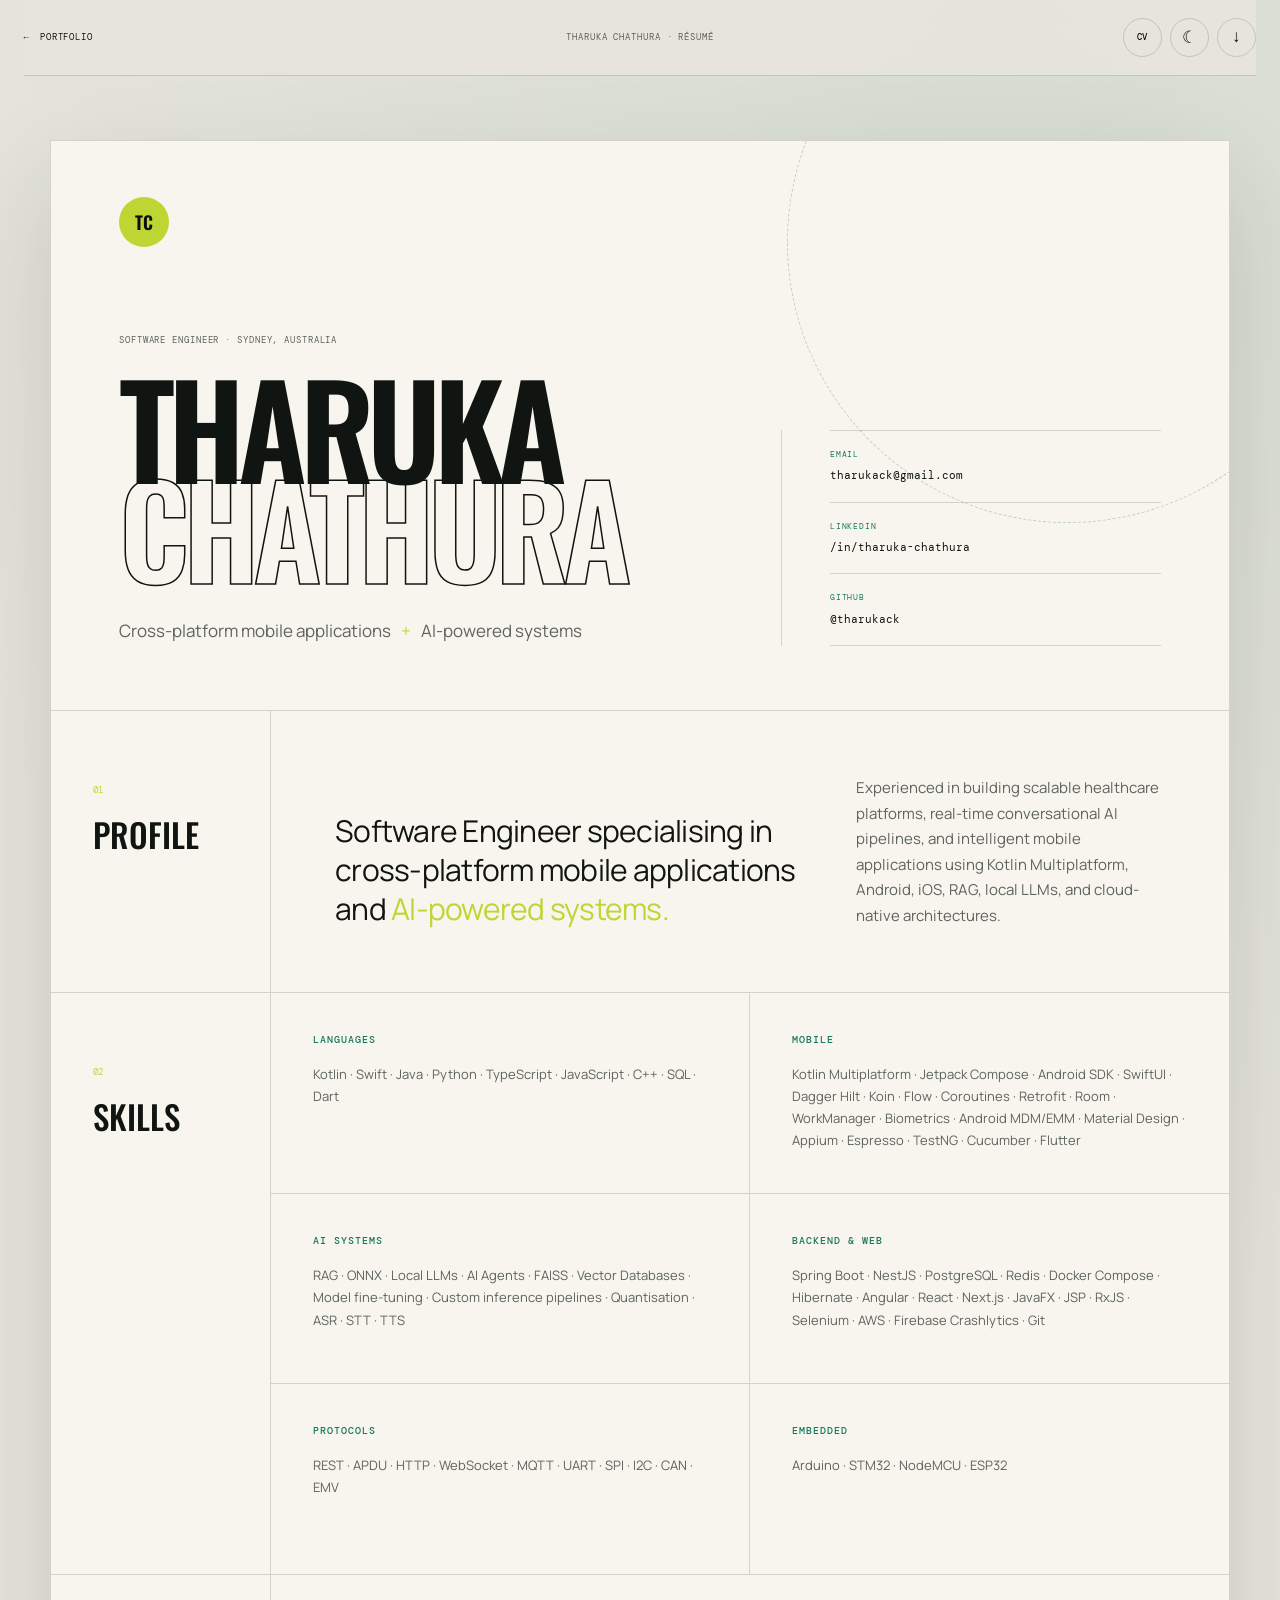
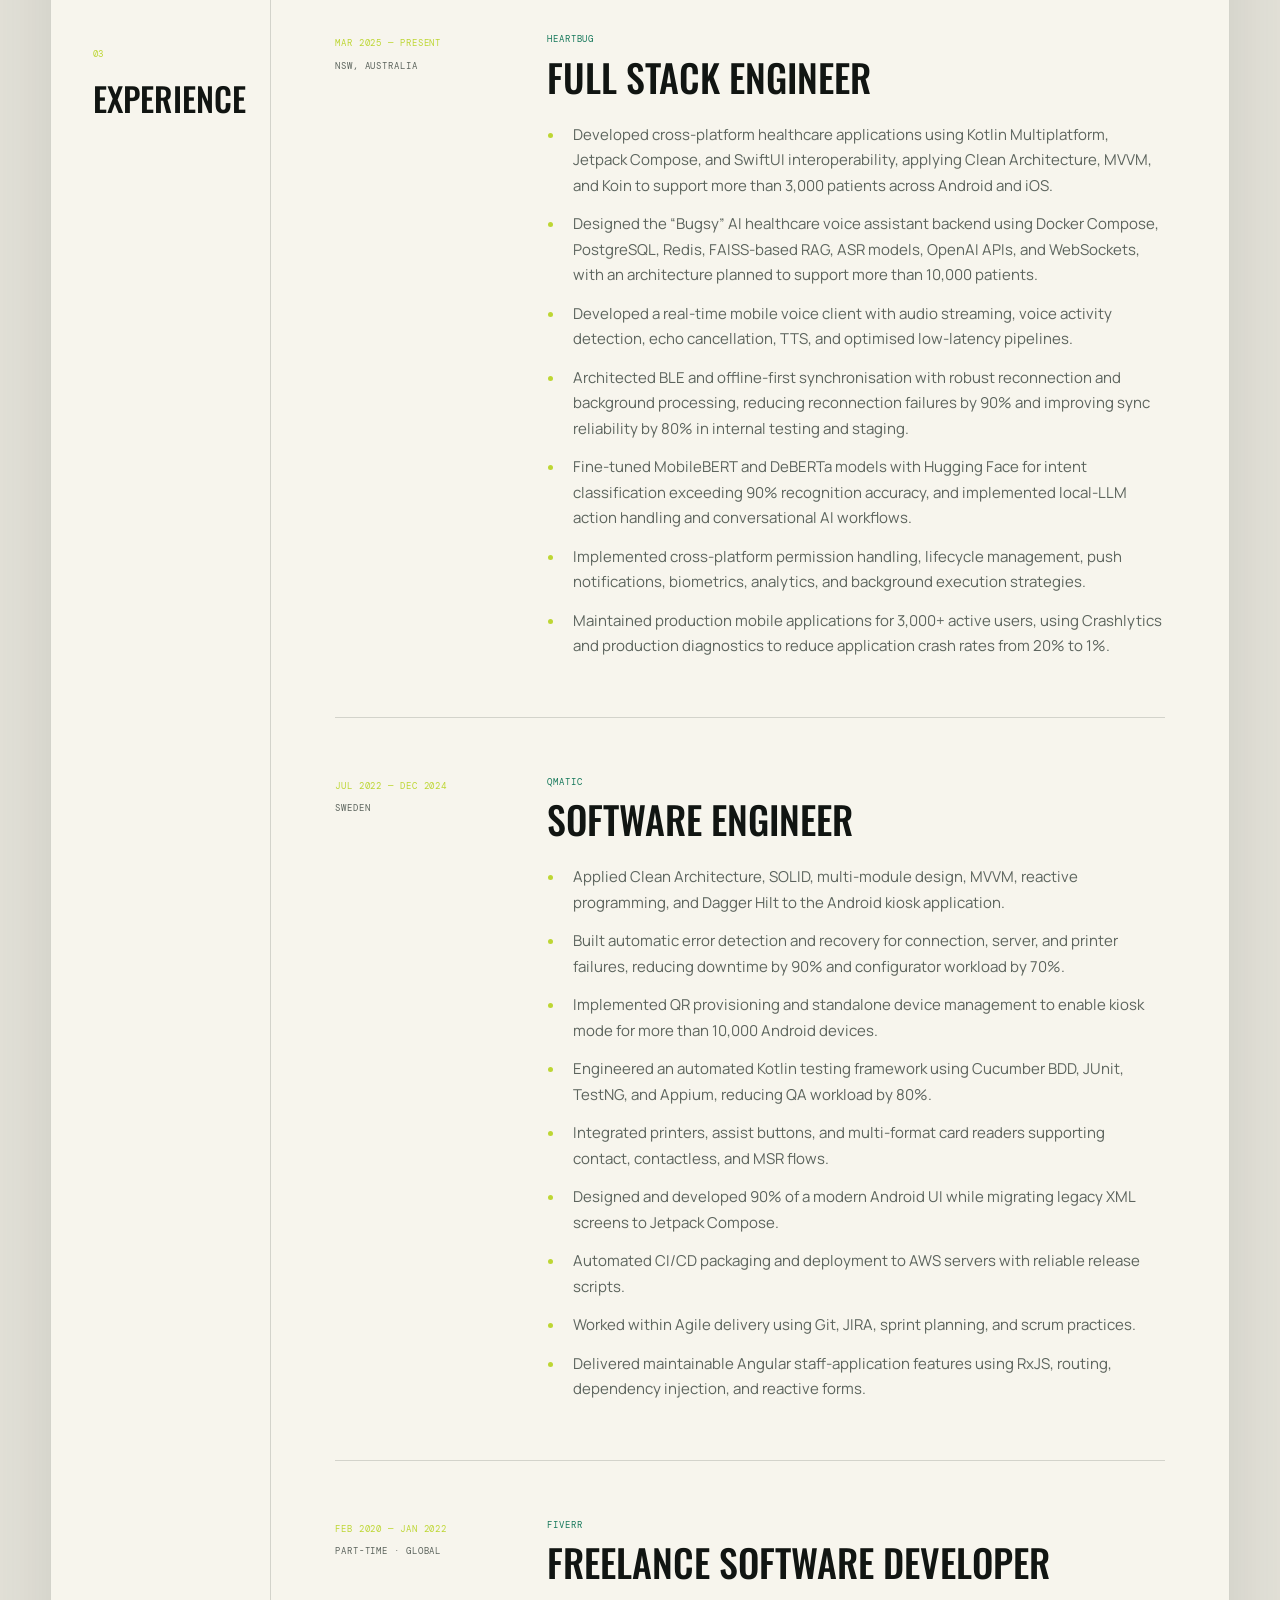
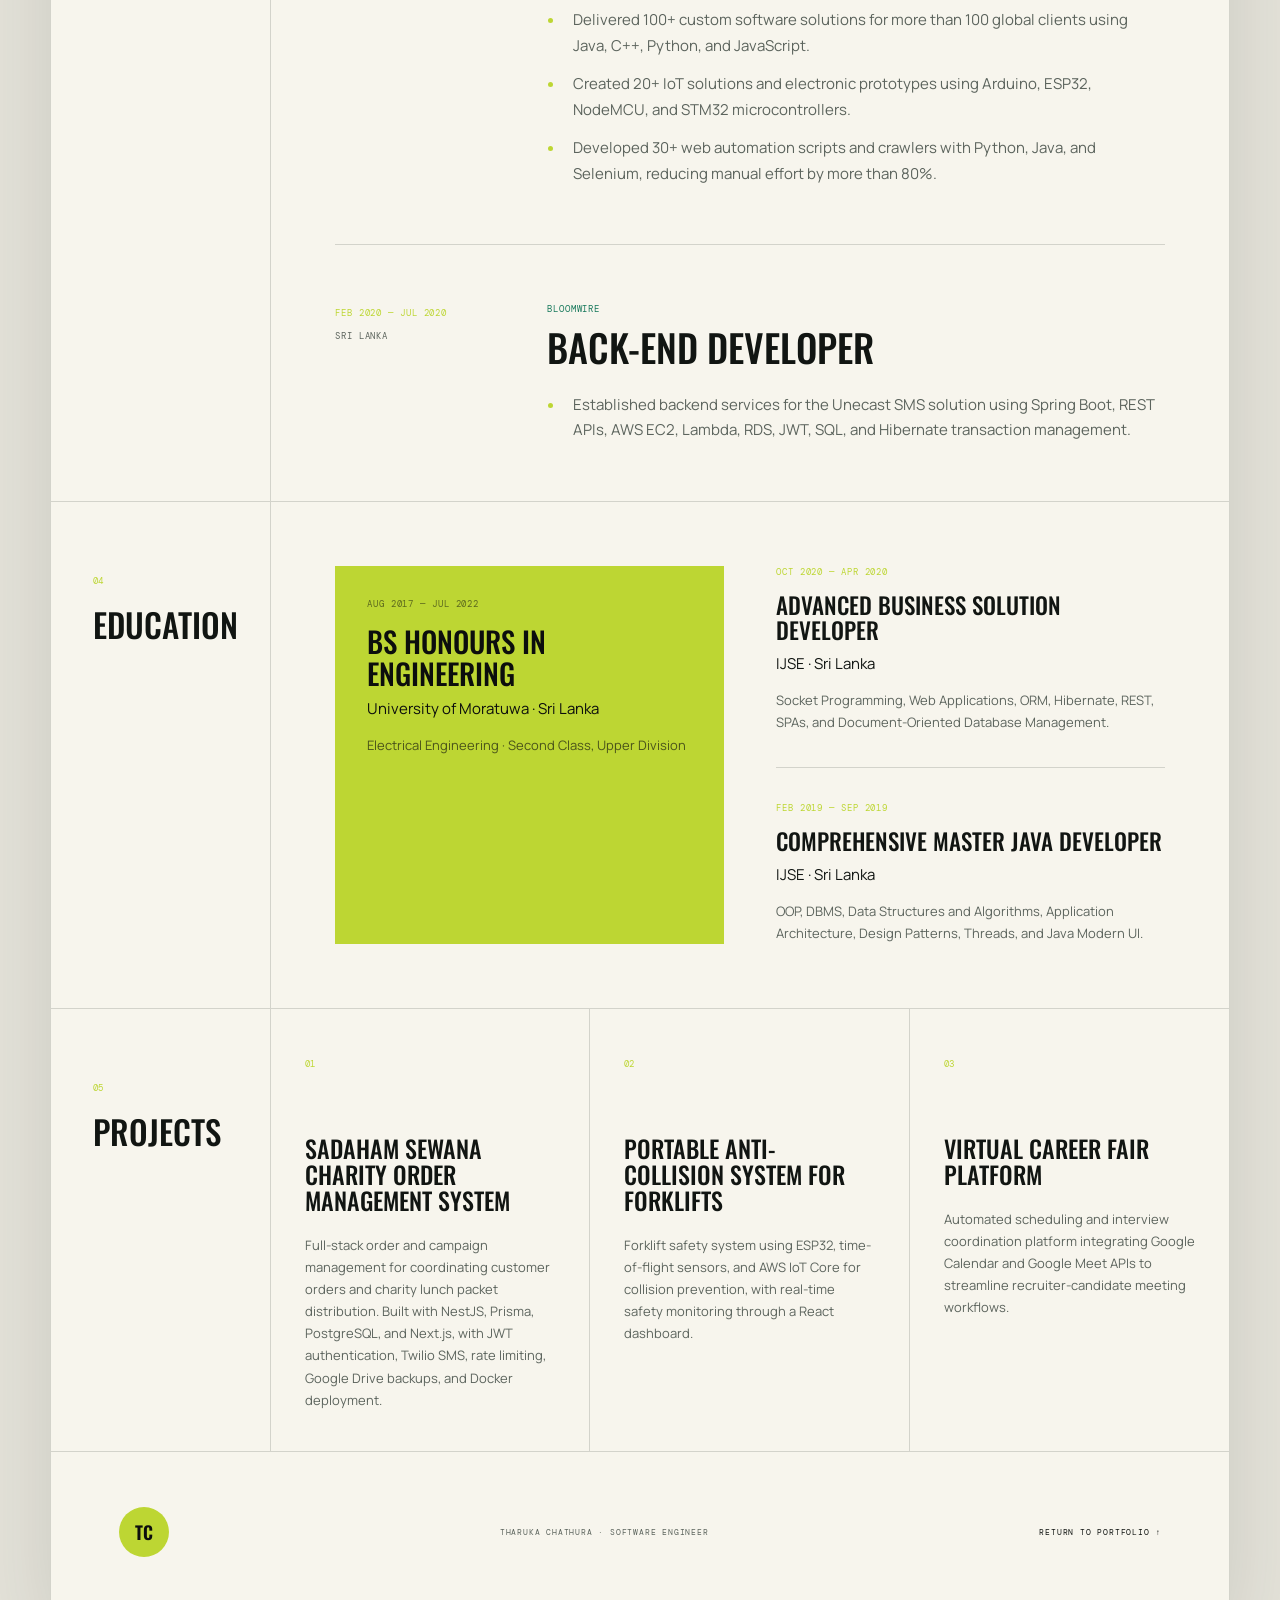
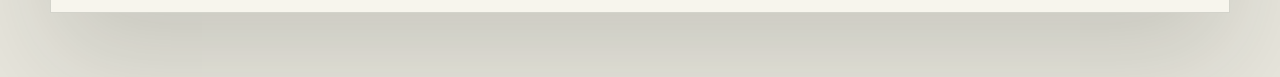
==== commit 1c422a4d: "latex resume" ====
--- a/resume.html
+++ b/resume.html
@@ -57,15 +57,15 @@
         >
           <span class="resume-theme-icon" aria-hidden="true">☾</span>
         </button>
-        <button
-          class="print-button"
-          type="button"
-          aria-label="Print or save résumé as PDF"
-          title="Print / Save PDF"
-          onclick="window.print()"
+        <a
+          class="download-button"
+          href="assets/Tharuka-Chathura-Resume.pdf"
+          download="Tharuka-Chathura-Resume.pdf"
+          aria-label="Download résumé as PDF"
+          title="Download résumé PDF"
         >
-          <span class="print-icon" aria-hidden="true">⎙</span>
-        </button>
+          <span class="download-icon" aria-hidden="true">↓</span>
+        </a>
       </div>
     </header>
 
--- a/resume.css
+++ b/resume.css
@@ -97,7 +97,8 @@
   gap: 8px;
   align-items: center;
 }
-.resume-toolbar button {
+.resume-toolbar button,
+.resume-toolbar .download-button {
   width: 39px;
   height: 39px;
   display: grid;
@@ -114,7 +115,8 @@
     background-color .2s ease,
     transform .2s ease;
 }
-.resume-toolbar button:hover {
+.resume-toolbar button:hover,
+.resume-toolbar .download-button:hover {
   color: var(--lime);
   border-color: var(--lime);
   transform: rotate(12deg);
@@ -138,12 +140,13 @@
   font-size: 17px;
   line-height: 1;
 }
-.print-button {
+.download-button {
   color: var(--paper);
 }
-.print-icon {
+.download-icon {
   font-size: 17px;
   line-height: 1;
+  transform: translateY(-1px);
 }
 .back-link { display: flex; gap: 10px; align-items: center; }
 
@@ -655,7 +658,7 @@
     width: 38px;
     height: 38px;
   }
-  .print-button {
+  .download-button {
     width: 38px;
     height: 38px;
   }
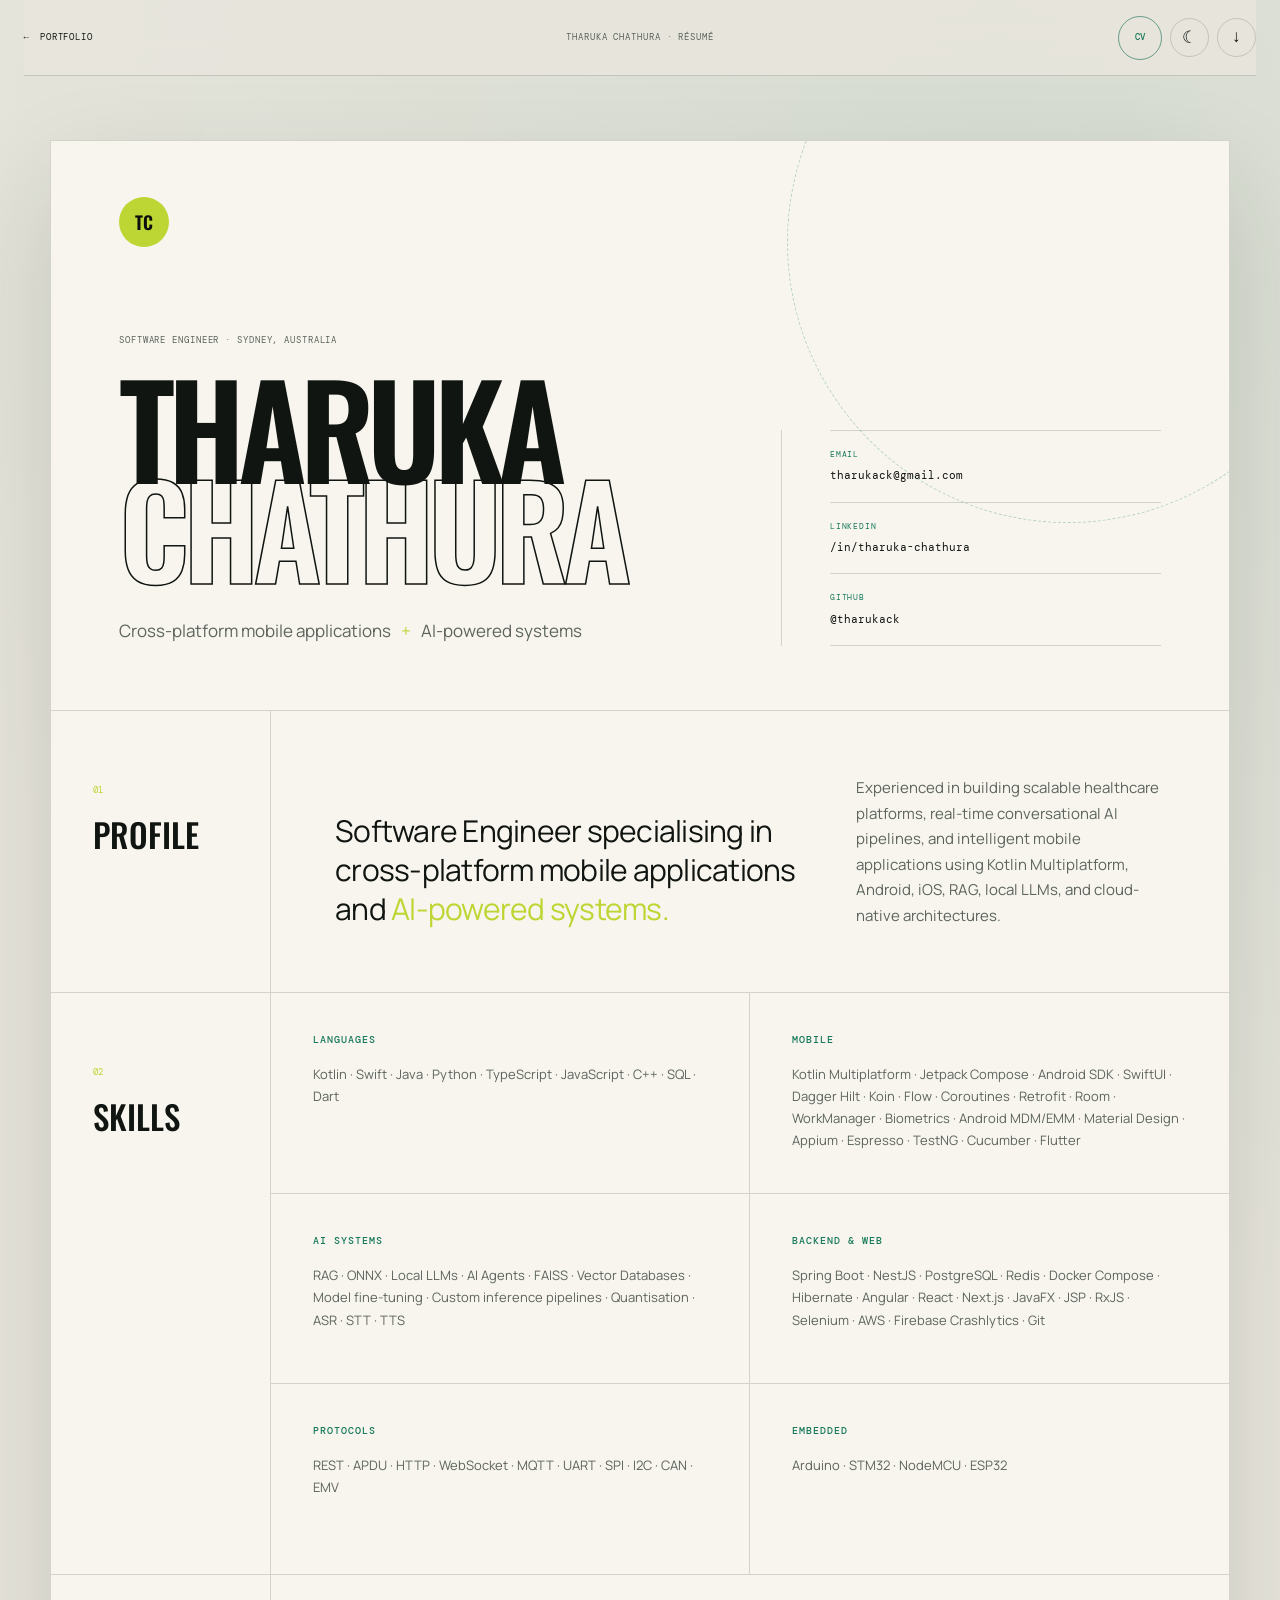
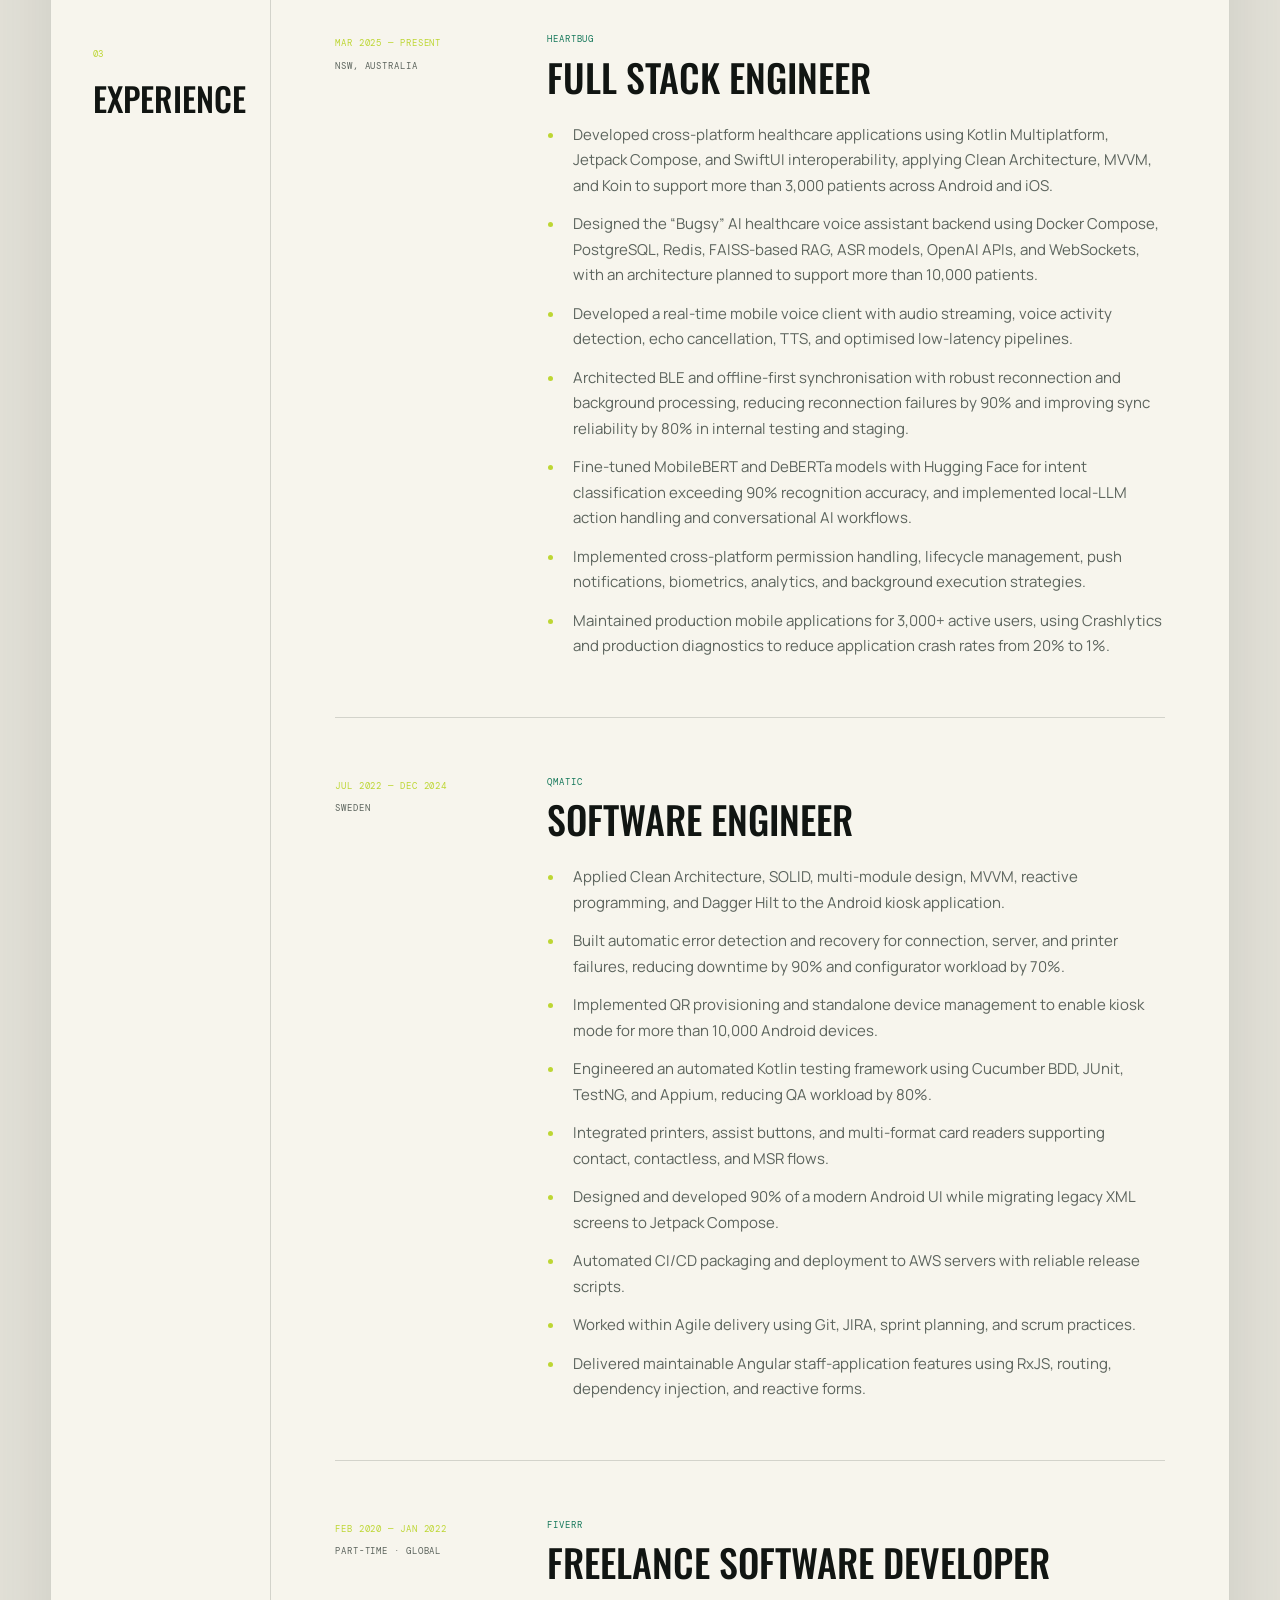
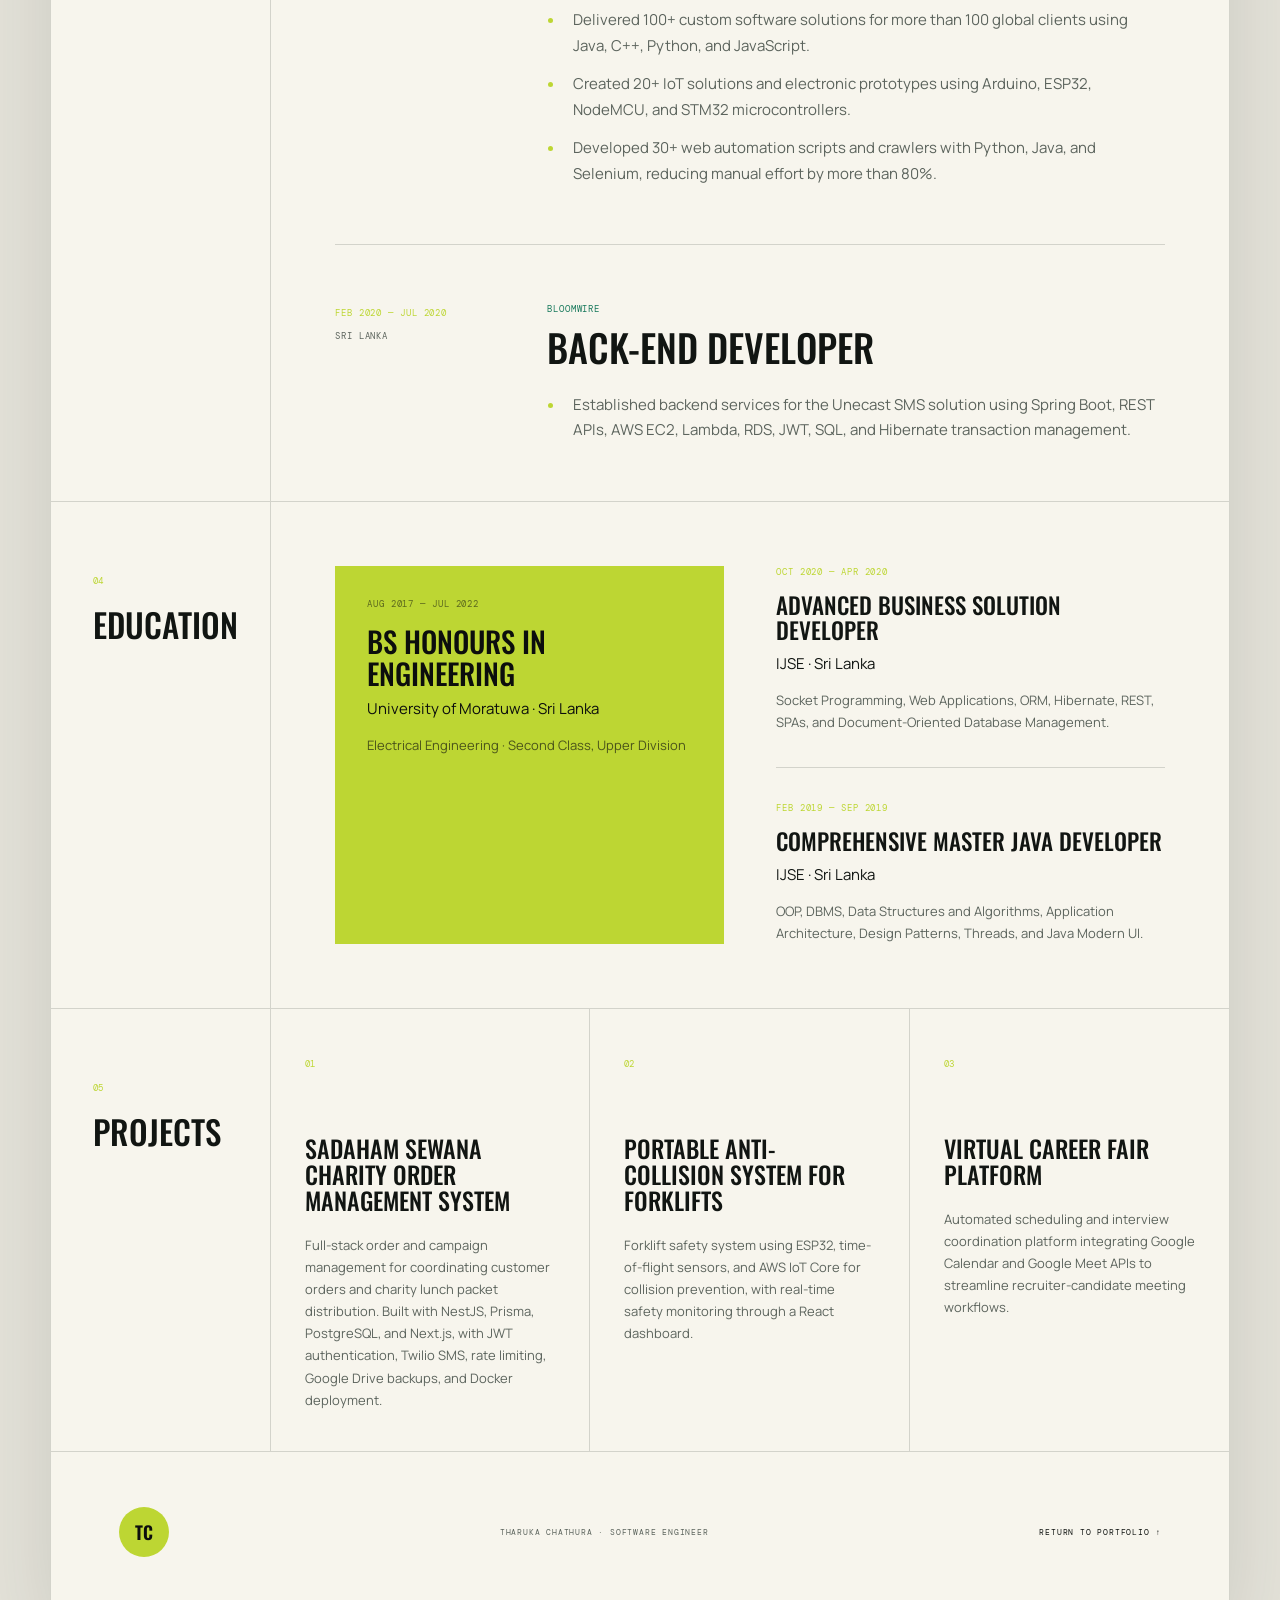
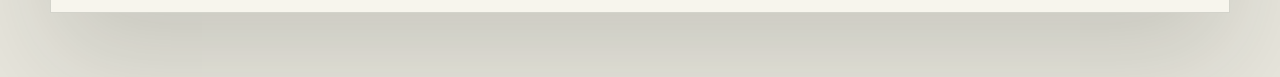
==== commit 47e77fd0: "small fix" ====
--- a/resume.html
+++ b/resume.html
@@ -21,8 +21,9 @@
       try {
         document.documentElement.dataset.theme =
           localStorage.getItem("resume-theme") || "light";
+        const savedLayout = localStorage.getItem("resume-layout");
         document.documentElement.dataset.layout =
-          localStorage.getItem("resume-layout") || "modern";
+          savedLayout === "classic" ? "pdf" : savedLayout || "modern";
       } catch {
         document.documentElement.dataset.theme = "light";
         document.documentElement.dataset.layout = "modern";
@@ -42,9 +43,9 @@
         <button
           class="layout-toggle"
           type="button"
-          aria-label="Switch to classic résumé layout"
+          aria-label="View PDF résumé"
           aria-pressed="false"
-          title="Switch résumé layout"
+          title="View PDF résumé"
         >
           <span aria-hidden="true">CV</span>
         </button>
@@ -69,7 +70,8 @@
       </div>
     </header>
 
-    <main class="resume-shell" id="resume-content">
+    <div class="resume-views" id="resume-content">
+    <main class="resume-shell" id="modern-resume">
       <header class="resume-hero">
         <div class="resume-monogram" aria-hidden="true">TC</div>
         <div class="hero-copy">
@@ -401,6 +403,18 @@
         <a href="index.html">Return to portfolio ↑</a>
       </footer>
     </main>
+
+    <section class="pdf-viewer" aria-label="Tharuka Chathura résumé">
+      <div
+        class="pdf-document"
+        id="pdf-document"
+        data-manifest="assets/resume-pages/pages.json"
+        aria-live="polite"
+      >
+        <p class="pdf-loading">Preparing résumé pages…</p>
+      </div>
+    </section>
+    </div>
     <script src="resume.js"></script>
   </body>
 </html>
--- a/resume.css
+++ b/resume.css
@@ -131,11 +131,56 @@
   font: 500 9px/1 var(--mono);
   letter-spacing: .02em;
 }
+html[data-layout="modern"] .layout-toggle {
+  width: 44px;
+  height: 44px;
+  color: var(--mint);
+  border-color: color-mix(in srgb, var(--mint) 52%, var(--line));
+  animation: cv-gentle-pulse 3.8s ease-out .8s infinite;
+}
+html[data-layout="modern"] .layout-toggle:hover,
+html[data-layout="modern"] .layout-toggle:focus-visible {
+  animation: none;
+}
 .layout-toggle[aria-pressed="true"] {
   color: var(--accent-text);
   border-color: var(--lime);
   background: var(--lime);
 }
+@keyframes cv-gentle-pulse {
+  0%,
+  58%,
+  100% {
+    color: var(--mint);
+    border-color: color-mix(in srgb, var(--mint) 52%, var(--line));
+    background: transparent;
+    box-shadow: 0 0 0 0 transparent;
+  }
+  66% {
+    color: var(--mint);
+    border-color: var(--mint);
+    background: color-mix(in srgb, var(--mint) 10%, transparent);
+    box-shadow: 0 0 0 0 color-mix(in srgb, var(--mint) 42%, transparent);
+  }
+  75% {
+    color: var(--mint);
+    border-color: var(--mint);
+    background: transparent;
+    box-shadow: 0 0 0 7px transparent;
+  }
+  82% {
+    color: var(--mint);
+    border-color: var(--mint);
+    background: color-mix(in srgb, var(--mint) 8%, transparent);
+    box-shadow: 0 0 0 0 color-mix(in srgb, var(--mint) 32%, transparent);
+  }
+  92% {
+    color: var(--mint);
+    border-color: var(--mint);
+    background: transparent;
+    box-shadow: 0 0 0 6px transparent;
+  }
+}
 .resume-theme-icon {
   font-size: 17px;
   line-height: 1;
@@ -149,6 +194,65 @@
   transform: translateY(-1px);
 }
 .back-link { display: flex; gap: 10px; align-items: center; }
+
+.pdf-viewer {
+  position: relative;
+  width: min(940px, calc(100vw - 48px));
+  display: none;
+  margin: 40px auto 80px;
+  padding-top: 16px;
+}
+.pdf-viewer::before {
+  position: absolute;
+  top: 0;
+  left: 0;
+  width: min(180px, 36%);
+  height: 2px;
+  content: "";
+  background: linear-gradient(90deg, var(--mint), var(--lime));
+  box-shadow: 12px 0 24px color-mix(in srgb, var(--mint) 24%, transparent);
+}
+.pdf-document {
+  display: grid;
+  gap: 32px;
+}
+.pdf-page {
+  margin: 0;
+}
+.pdf-page img {
+  display: block;
+  width: 100%;
+  height: auto;
+  border: 1px solid var(--line);
+  background: #fff;
+  box-shadow: 0 28px 70px var(--shadow);
+}
+.pdf-page figcaption {
+  margin-top: 10px;
+  color: var(--muted);
+  font: 400 8px/1 var(--mono);
+  letter-spacing: .08em;
+  text-align: center;
+  text-transform: uppercase;
+}
+.pdf-loading,
+.pdf-error {
+  margin: 80px 0;
+  color: var(--muted);
+  font: 400 11px/1.6 var(--mono);
+  text-align: center;
+}
+.pdf-error a {
+  color: var(--mint);
+  text-decoration: underline;
+  text-underline-offset: 3px;
+}
+html[data-layout="pdf"] .resume-shell {
+  display: none;
+}
+html[data-layout="pdf"] .pdf-viewer {
+  display: flex;
+}
 
 .resume-shell {
   width: min(1180px, calc(100vw - 48px));
@@ -402,7 +506,7 @@
 }
 .resume-footer p { color: var(--muted); }
 
-/* Plain ATS-friendly résumé view */
+/* Legacy classic résumé styles */
 html[data-layout="classic"] .resume-shell {
   --ink: #fff;
   --paper: #111;
@@ -658,9 +762,23 @@
     width: 38px;
     height: 38px;
   }
+  html[data-layout="modern"] .layout-toggle {
+    width: 42px;
+    height: 42px;
+  }
   .download-button {
     width: 38px;
     height: 38px;
+  }
+  .pdf-viewer {
+    width: calc(100vw - 28px);
+    margin: 28px auto 48px;
+  }
+  .pdf-document {
+    gap: 22px;
+  }
+  .pdf-page img {
+    box-shadow: 0 18px 42px var(--shadow);
   }
   .resume-shell { width: 100%; margin: 24px 0 0; border-right: 0; border-left: 0; }
   .resume-hero { min-height: 620px; padding: 82px 22px 44px; }
@@ -771,3 +889,9 @@
   .project-list h3 { margin-top: 8mm; font-size: 15pt; }
   .resume-footer { display: none; }
 }
+
+@media (prefers-reduced-motion: reduce) {
+  html[data-layout="modern"] .layout-toggle {
+    animation: none;
+  }
+}
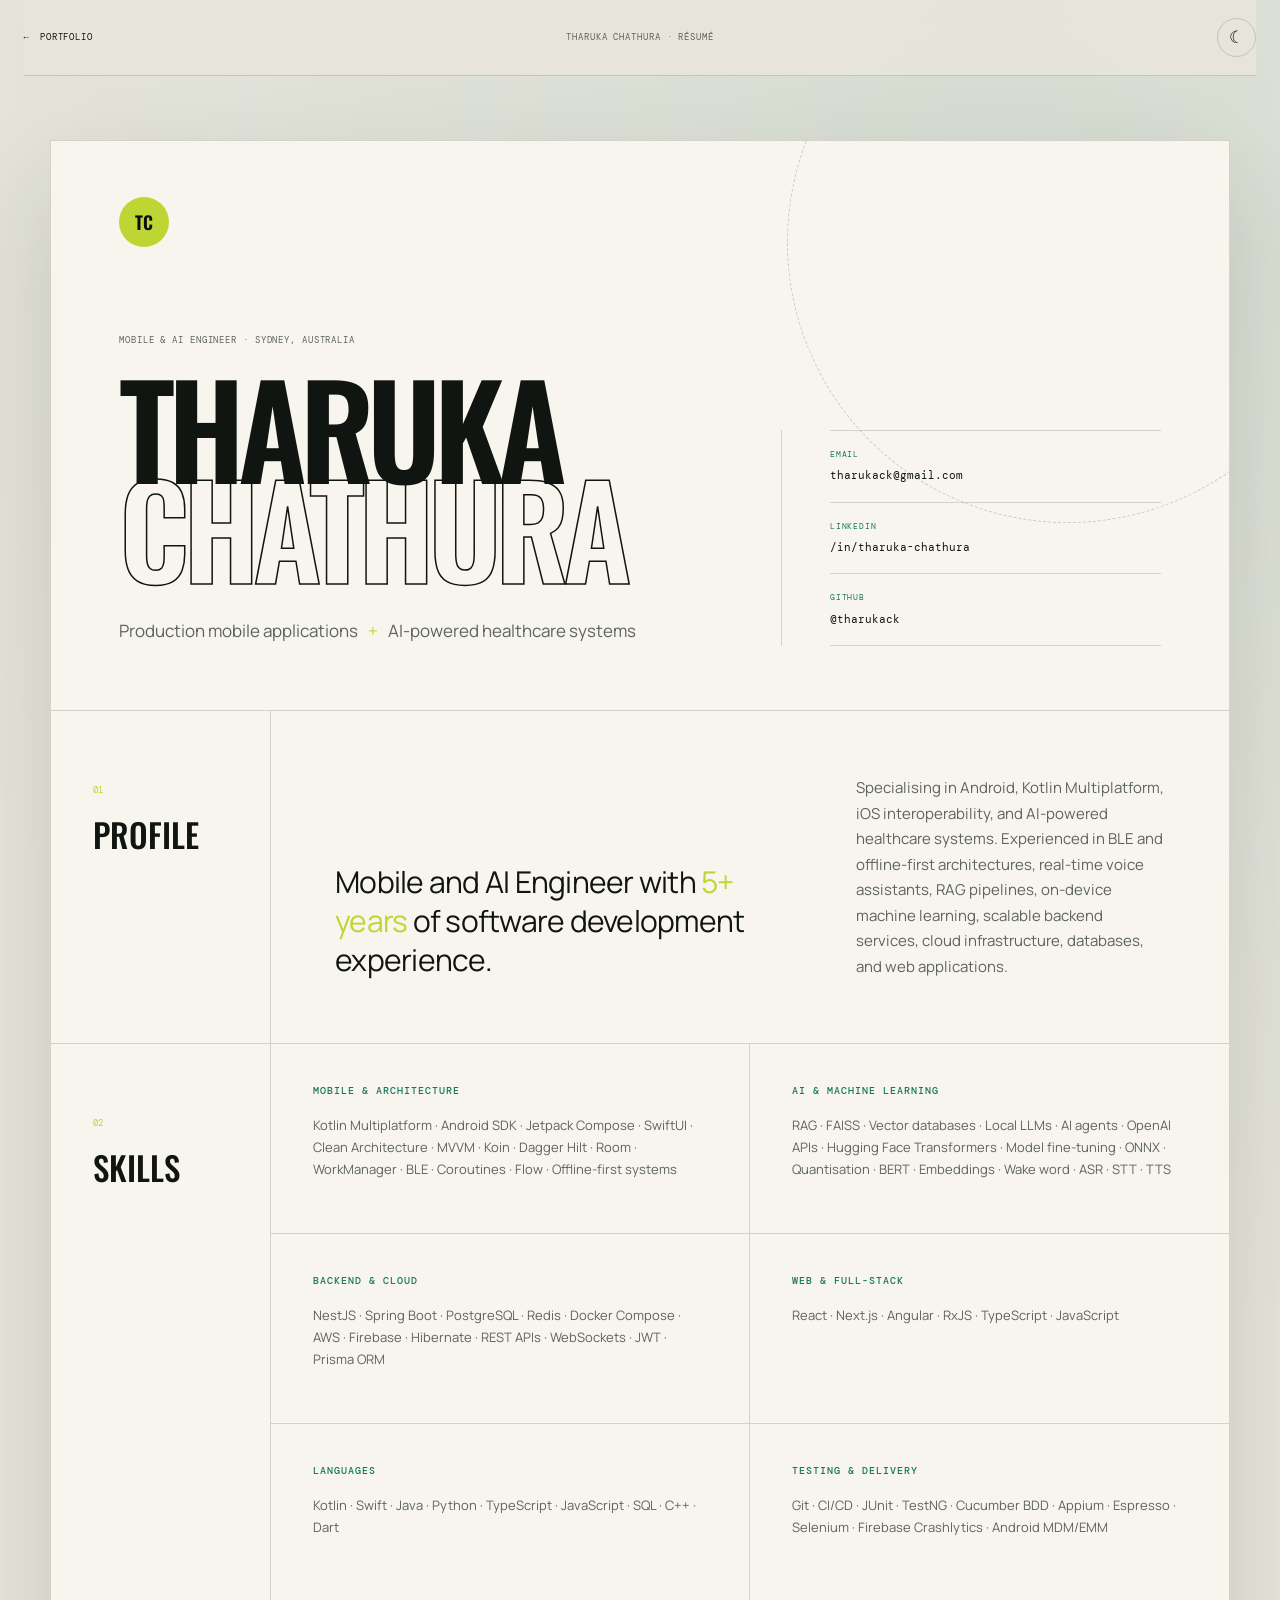
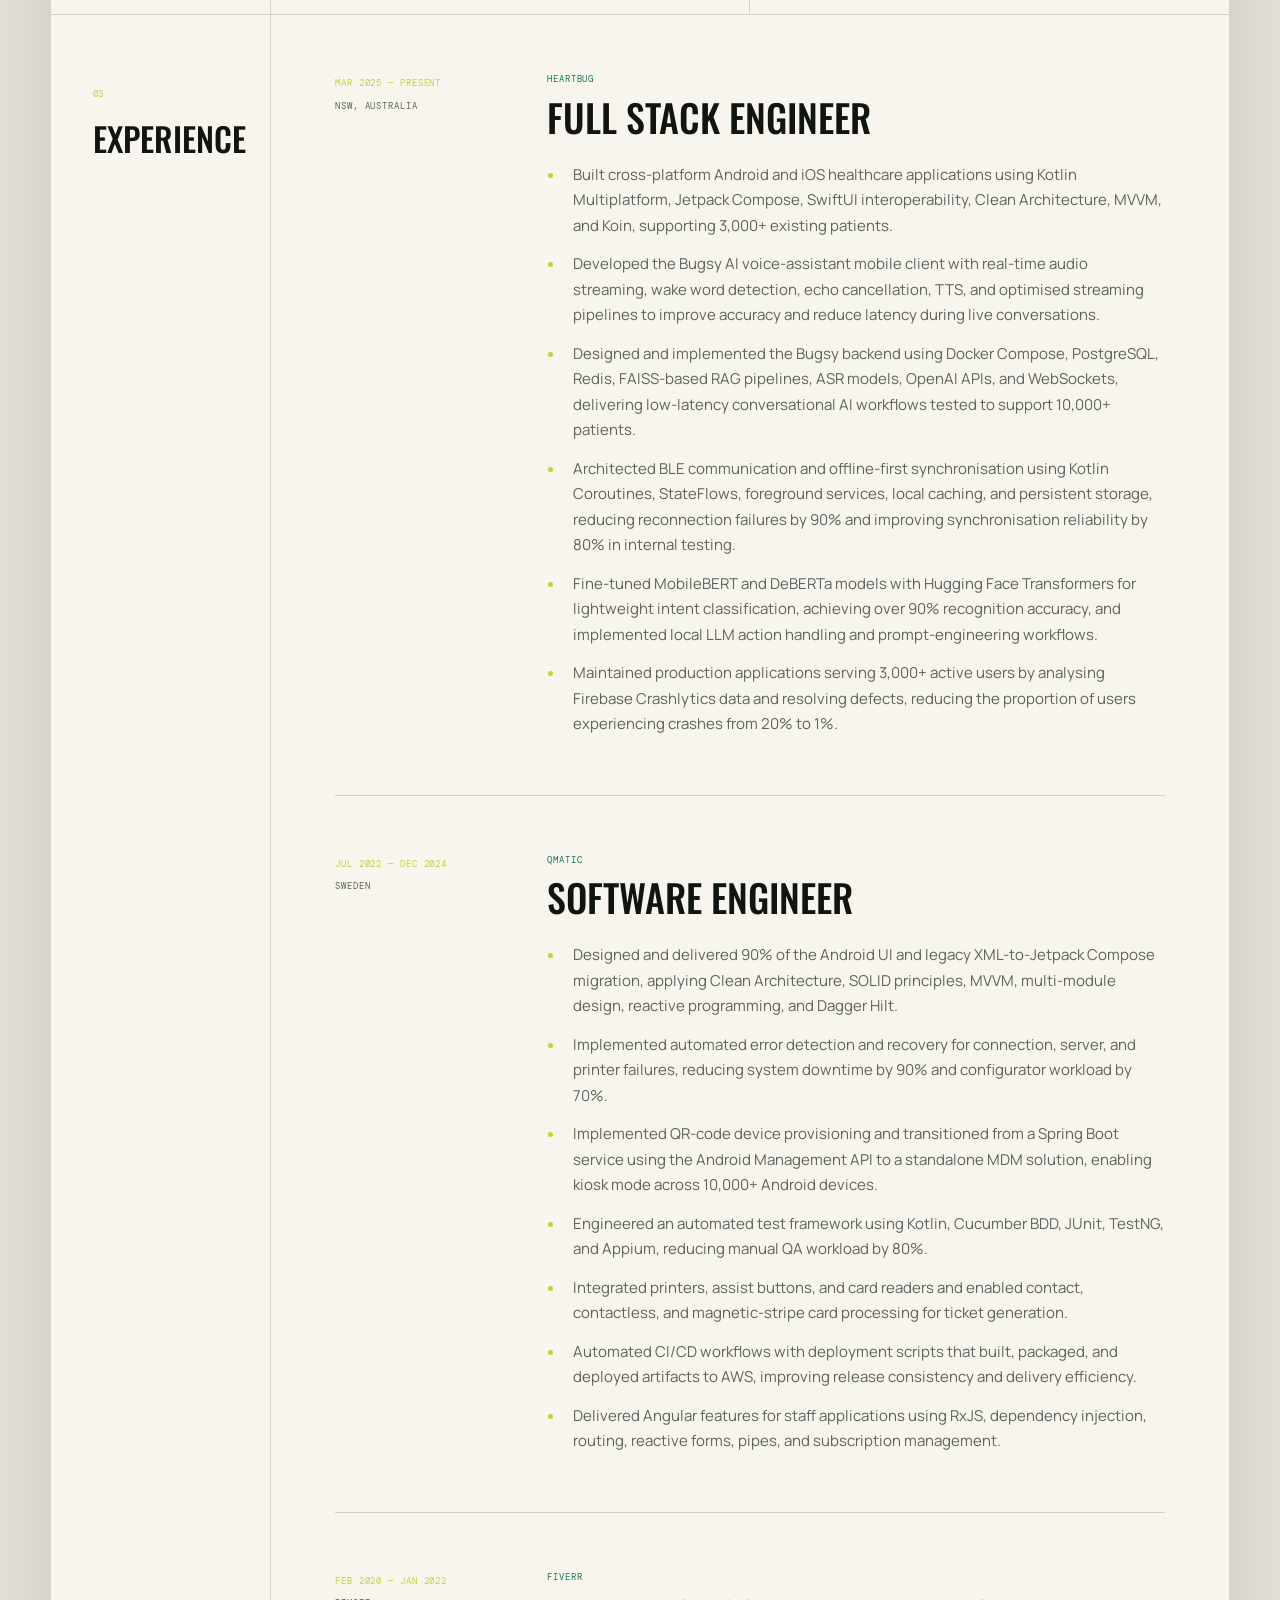
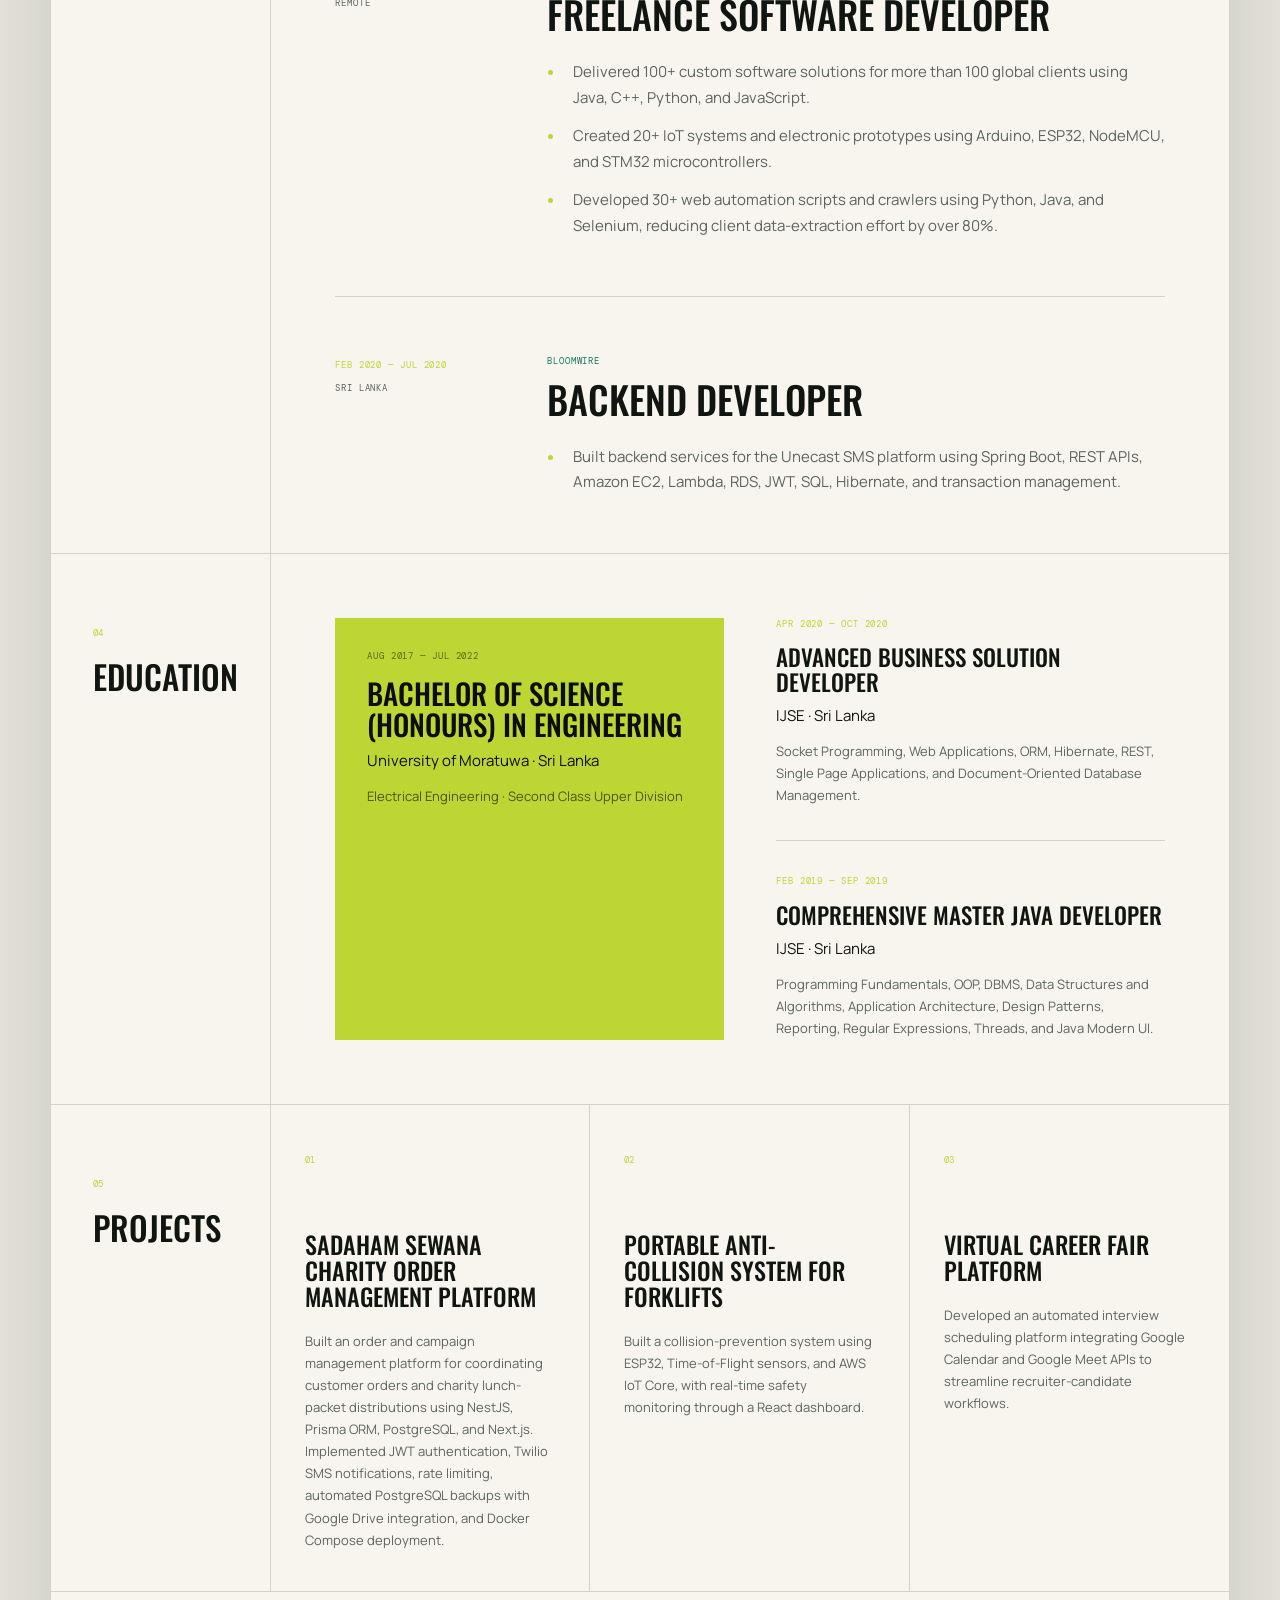
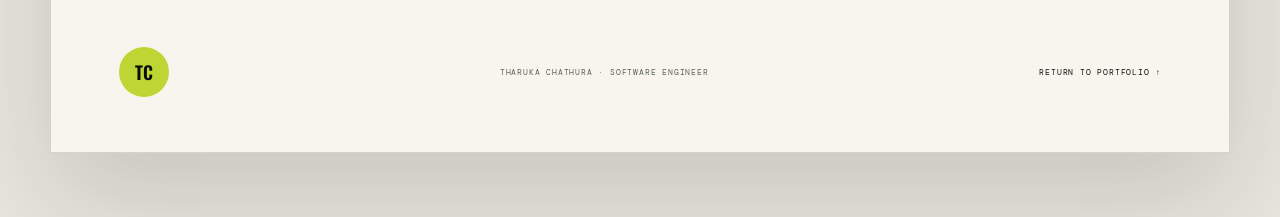
==== commit 46a4768c: "changed CV" ====
--- a/resume.html
+++ b/resume.html
@@ -21,12 +21,8 @@
       try {
         document.documentElement.dataset.theme =
           localStorage.getItem("resume-theme") || "light";
-        const savedLayout = localStorage.getItem("resume-layout");
-        document.documentElement.dataset.layout =
-          savedLayout === "classic" ? "pdf" : savedLayout || "modern";
       } catch {
         document.documentElement.dataset.theme = "light";
-        document.documentElement.dataset.layout = "modern";
       }
     </script>
     <link rel="stylesheet" href="resume.css" />
@@ -40,15 +36,6 @@
       </a>
       <p>Tharuka Chathura · Résumé</p>
       <div class="toolbar-actions">
-        <button
-          class="layout-toggle"
-          type="button"
-          aria-label="View PDF résumé"
-          aria-pressed="false"
-          title="View PDF résumé"
-        >
-          <span aria-hidden="true">CV</span>
-        </button>
         <button
           class="theme-toggle"
           type="button"
@@ -58,27 +45,17 @@
         >
           <span class="resume-theme-icon" aria-hidden="true">☾</span>
         </button>
-        <a
-          class="download-button"
-          href="assets/Tharuka-Chathura-Resume.pdf"
-          download="Tharuka-Chathura-Resume.pdf"
-          aria-label="Download résumé as PDF"
-          title="Download résumé PDF"
-        >
-          <span class="download-icon" aria-hidden="true">↓</span>
-        </a>
       </div>
     </header>
 
-    <div class="resume-views" id="resume-content">
-    <main class="resume-shell" id="modern-resume">
+    <main class="resume-shell" id="resume-content">
       <header class="resume-hero">
         <div class="resume-monogram" aria-hidden="true">TC</div>
         <div class="hero-copy">
-          <p class="eyebrow">Software engineer · Sydney, Australia</p>
+          <p class="eyebrow">Mobile &amp; AI Engineer · Sydney, Australia</p>
           <h1>THARUKA<br /><span>CHATHURA</span></h1>
           <p class="role">
-            Cross-platform mobile applications <i>+</i> AI-powered systems
+            Production mobile applications <i>+</i> AI-powered healthcare systems
           </p>
         </div>
         <nav class="contact-list" aria-label="Contact links">
@@ -112,14 +89,15 @@
         </div>
         <div class="section-body summary-grid">
           <p class="summary-lead">
-            Software Engineer specialising in cross-platform mobile applications
-            and <em>AI-powered systems.</em>
+            Mobile and AI Engineer with <em>5+ years</em> of software
+            development experience.
           </p>
           <p>
-            Experienced in building scalable healthcare platforms, real-time
-            conversational AI pipelines, and intelligent mobile applications
-            using Kotlin Multiplatform, Android, iOS, RAG, local LLMs, and
-            cloud-native architectures.
+            Specialising in Android, Kotlin Multiplatform, iOS interoperability,
+            and AI-powered healthcare systems. Experienced in BLE and
+            offline-first architectures, real-time voice assistants, RAG
+            pipelines, on-device machine learning, scalable backend services,
+            cloud infrastructure, databases, and web applications.
           </p>
         </div>
       </section>
@@ -131,41 +109,47 @@
         </div>
         <div class="section-body skill-groups">
           <article>
+            <h3>Mobile &amp; architecture</h3>
+            <p>
+              Kotlin Multiplatform · Android SDK · Jetpack Compose · SwiftUI ·
+              Clean Architecture · MVVM · Koin · Dagger Hilt · Room ·
+              WorkManager · BLE · Coroutines · Flow · Offline-first systems
+            </p>
+          </article>
+          <article>
+            <h3>AI &amp; machine learning</h3>
+            <p>
+              RAG · FAISS · Vector databases · Local LLMs · AI agents · OpenAI
+              APIs · Hugging Face Transformers · Model fine-tuning · ONNX ·
+              Quantisation · BERT · Embeddings · Wake word · ASR · STT · TTS
+            </p>
+          </article>
+          <article>
+            <h3>Backend &amp; cloud</h3>
+            <p>
+              NestJS · Spring Boot · PostgreSQL · Redis · Docker Compose · AWS ·
+              Firebase · Hibernate · REST APIs · WebSockets · JWT · Prisma ORM
+            </p>
+          </article>
+          <article>
+            <h3>Web &amp; full-stack</h3>
+            <p>
+              React · Next.js · Angular · RxJS · TypeScript · JavaScript
+            </p>
+          </article>
+          <article>
             <h3>Languages</h3>
-            <p>Kotlin · Swift · Java · Python · TypeScript · JavaScript · C++ · SQL · Dart</p>
-          </article>
-          <article>
-            <h3>Mobile</h3>
-            <p>
-              Kotlin Multiplatform · Jetpack Compose · Android SDK · SwiftUI ·
-              Dagger Hilt · Koin · Flow · Coroutines · Retrofit · Room ·
-              WorkManager · Biometrics · Android MDM/EMM · Material Design ·
-              Appium · Espresso · TestNG · Cucumber · Flutter
-            </p>
-          </article>
-          <article>
-            <h3>AI systems</h3>
-            <p>
-              RAG · ONNX · Local LLMs · AI Agents · FAISS · Vector Databases ·
-              Model fine-tuning · Custom inference pipelines · Quantisation ·
-              ASR · STT · TTS
-            </p>
-          </article>
-          <article>
-            <h3>Backend & web</h3>
-            <p>
-              Spring Boot · NestJS · PostgreSQL · Redis · Docker Compose ·
-              Hibernate · Angular · React · Next.js · JavaFX · JSP · RxJS ·
-              Selenium · AWS · Firebase Crashlytics · Git
-            </p>
-          </article>
-          <article>
-            <h3>Protocols</h3>
-            <p>REST · APDU · HTTP · WebSocket · MQTT · UART · SPI · I2C · CAN · EMV</p>
-          </article>
-          <article>
-            <h3>Embedded</h3>
-            <p>Arduino · STM32 · NodeMCU · ESP32</p>
+            <p>
+              Kotlin · Swift · Java · Python · TypeScript · JavaScript · SQL ·
+              C++ · Dart
+            </p>
+          </article>
+          <article>
+            <h3>Testing &amp; delivery</h3>
+            <p>
+              Git · CI/CD · JUnit · TestNG · Cucumber BDD · Appium · Espresso ·
+              Selenium · Firebase Crashlytics · Android MDM/EMM
+            </p>
           </article>
         </div>
       </section>
@@ -186,43 +170,41 @@
               <h3>Full Stack Engineer</h3>
               <ul>
                 <li>
-                  Developed cross-platform healthcare applications using Kotlin
-                  Multiplatform, Jetpack Compose, and SwiftUI interoperability,
-                  applying Clean Architecture, MVVM, and Koin to support more
-                  than 3,000 patients across Android and iOS.
-                </li>
-                <li>
-                  Designed the “Bugsy” AI healthcare voice assistant backend
-                  using Docker Compose, PostgreSQL, Redis, FAISS-based RAG, ASR
-                  models, OpenAI APIs, and WebSockets, with an architecture
-                  planned to support more than 10,000 patients.
-                </li>
-                <li>
-                  Developed a real-time mobile voice client with audio streaming,
-                  voice activity detection, echo cancellation, TTS, and optimised
-                  low-latency pipelines.
-                </li>
-                <li>
-                  Architected BLE and offline-first synchronisation with robust
-                  reconnection and background processing, reducing reconnection
-                  failures by 90% and improving sync reliability by 80% in
-                  internal testing and staging.
-                </li>
-                <li>
-                  Fine-tuned MobileBERT and DeBERTa models with Hugging Face for
-                  intent classification exceeding 90% recognition accuracy, and
-                  implemented local-LLM action handling and conversational AI
-                  workflows.
-                </li>
-                <li>
-                  Implemented cross-platform permission handling, lifecycle
-                  management, push notifications, biometrics, analytics, and
-                  background execution strategies.
-                </li>
-                <li>
-                  Maintained production mobile applications for 3,000+ active
-                  users, using Crashlytics and production diagnostics to reduce
-                  application crash rates from 20% to 1%.
+                  Built cross-platform Android and iOS healthcare applications
+                  using Kotlin Multiplatform, Jetpack Compose, SwiftUI
+                  interoperability, Clean Architecture, MVVM, and Koin,
+                  supporting 3,000+ existing patients.
+                </li>
+                <li>
+                  Developed the Bugsy AI voice-assistant mobile client with
+                  real-time audio streaming, wake word detection, echo
+                  cancellation, TTS, and optimised streaming pipelines to
+                  improve accuracy and reduce latency during live conversations.
+                </li>
+                <li>
+                  Designed and implemented the Bugsy backend using Docker
+                  Compose, PostgreSQL, Redis, FAISS-based RAG pipelines, ASR
+                  models, OpenAI APIs, and WebSockets, delivering low-latency
+                  conversational AI workflows tested to support 10,000+ patients.
+                </li>
+                <li>
+                  Architected BLE communication and offline-first
+                  synchronisation using Kotlin Coroutines, StateFlows,
+                  foreground services, local caching, and persistent storage,
+                  reducing reconnection failures by 90% and improving
+                  synchronisation reliability by 80% in internal testing.
+                </li>
+                <li>
+                  Fine-tuned MobileBERT and DeBERTa models with Hugging Face
+                  Transformers for lightweight intent classification, achieving
+                  over 90% recognition accuracy, and implemented local LLM
+                  action handling and prompt-engineering workflows.
+                </li>
+                <li>
+                  Maintained production applications serving 3,000+ active
+                  users by analysing Firebase Crashlytics data and resolving
+                  defects, reducing the proportion of users experiencing
+                  crashes from 20% to 1%.
                 </li>
               </ul>
             </div>
@@ -238,43 +220,41 @@
               <h3>Software Engineer</h3>
               <ul>
                 <li>
-                  Applied Clean Architecture, SOLID, multi-module design, MVVM,
-                  reactive programming, and Dagger Hilt to the Android kiosk
-                  application.
-                </li>
-                <li>
-                  Built automatic error detection and recovery for connection,
-                  server, and printer failures, reducing downtime by 90% and
-                  configurator workload by 70%.
-                </li>
-                <li>
-                  Implemented QR provisioning and standalone device management
-                  to enable kiosk mode for more than 10,000 Android devices.
-                </li>
-                <li>
-                  Engineered an automated Kotlin testing framework using
-                  Cucumber BDD, JUnit, TestNG, and Appium, reducing QA workload
-                  by 80%.
-                </li>
-                <li>
-                  Integrated printers, assist buttons, and multi-format card
-                  readers supporting contact, contactless, and MSR flows.
-                </li>
-                <li>
-                  Designed and developed 90% of a modern Android UI while
-                  migrating legacy XML screens to Jetpack Compose.
-                </li>
-                <li>
-                  Automated CI/CD packaging and deployment to AWS servers with
-                  reliable release scripts.
-                </li>
-                <li>
-                  Worked within Agile delivery using Git, JIRA, sprint planning,
-                  and scrum practices.
-                </li>
-                <li>
-                  Delivered maintainable Angular staff-application features
-                  using RxJS, routing, dependency injection, and reactive forms.
+                  Designed and delivered 90% of the Android UI and legacy
+                  XML-to-Jetpack Compose migration, applying Clean Architecture,
+                  SOLID principles, MVVM, multi-module design, reactive
+                  programming, and Dagger Hilt.
+                </li>
+                <li>
+                  Implemented automated error detection and recovery for
+                  connection, server, and printer failures, reducing system
+                  downtime by 90% and configurator workload by 70%.
+                </li>
+                <li>
+                  Implemented QR-code device provisioning and transitioned from
+                  a Spring Boot service using the Android Management API to a
+                  standalone MDM solution, enabling kiosk mode across 10,000+
+                  Android devices.
+                </li>
+                <li>
+                  Engineered an automated test framework using Kotlin, Cucumber
+                  BDD, JUnit, TestNG, and Appium, reducing manual QA workload by
+                  80%.
+                </li>
+                <li>
+                  Integrated printers, assist buttons, and card readers and
+                  enabled contact, contactless, and magnetic-stripe card
+                  processing for ticket generation.
+                </li>
+                <li>
+                  Automated CI/CD workflows with deployment scripts that built,
+                  packaged, and deployed artifacts to AWS, improving release
+                  consistency and delivery efficiency.
+                </li>
+                <li>
+                  Delivered Angular features for staff applications using RxJS,
+                  dependency injection, routing, reactive forms, pipes, and
+                  subscription management.
                 </li>
               </ul>
             </div>
@@ -283,7 +263,7 @@
           <article class="job">
             <div class="job-meta">
               <p class="date">Feb 2020 — Jan 2022</p>
-              <p class="place">Part-time · Global</p>
+              <p class="place">Remote</p>
             </div>
             <div class="job-content">
               <p class="company">Fiverr</p>
@@ -294,12 +274,13 @@
                   global clients using Java, C++, Python, and JavaScript.
                 </li>
                 <li>
-                  Created 20+ IoT solutions and electronic prototypes using
+                  Created 20+ IoT systems and electronic prototypes using
                   Arduino, ESP32, NodeMCU, and STM32 microcontrollers.
                 </li>
                 <li>
-                  Developed 30+ web automation scripts and crawlers with Python,
-                  Java, and Selenium, reducing manual effort by more than 80%.
+                  Developed 30+ web automation scripts and crawlers using
+                  Python, Java, and Selenium, reducing client data-extraction
+                  effort by over 80%.
                 </li>
               </ul>
             </div>
@@ -312,12 +293,12 @@
             </div>
             <div class="job-content">
               <p class="company">Bloomwire</p>
-              <h3>Back-end Developer</h3>
+              <h3>Backend Developer</h3>
               <ul>
                 <li>
-                  Established backend services for the Unecast SMS solution
-                  using Spring Boot, REST APIs, AWS EC2, Lambda, RDS, JWT, SQL,
-                  and Hibernate transaction management.
+                  Built backend services for the Unecast SMS platform using
+                  Spring Boot, REST APIs, Amazon EC2, Lambda, RDS, JWT, SQL,
+                  Hibernate, and transaction management.
                 </li>
               </ul>
             </div>
@@ -333,18 +314,19 @@
         <div class="section-body education-grid">
           <article class="education-primary">
             <p class="date">Aug 2017 — Jul 2022</p>
-            <h3>BS Honours in Engineering</h3>
+            <h3>Bachelor of Science (Honours) in Engineering</h3>
             <p>University of Moratuwa · Sri Lanka</p>
-            <span>Electrical Engineering · Second Class, Upper Division</span>
+            <span>Electrical Engineering · Second Class Upper Division</span>
           </article>
           <div class="course-list">
             <article>
-              <p class="date">Oct 2020 — Apr 2020</p>
+              <p class="date">Apr 2020 — Oct 2020</p>
               <h3>Advanced Business Solution Developer</h3>
               <p>IJSE · Sri Lanka</p>
               <span>
                 Socket Programming, Web Applications, ORM, Hibernate, REST,
-                SPAs, and Document-Oriented Database Management.
+                Single Page Applications, and Document-Oriented Database
+                Management.
               </span>
             </article>
             <article>
@@ -352,8 +334,9 @@
               <h3>Comprehensive Master Java Developer</h3>
               <p>IJSE · Sri Lanka</p>
               <span>
-                OOP, DBMS, Data Structures and Algorithms, Application
-                Architecture, Design Patterns, Threads, and Java Modern UI.
+                Programming Fundamentals, OOP, DBMS, Data Structures and
+                Algorithms, Application Architecture, Design Patterns,
+                Reporting, Regular Expressions, Threads, and Java Modern UI.
               </span>
             </article>
           </div>
@@ -368,30 +351,32 @@
         <div class="section-body project-list">
           <article>
             <span>01</span>
-            <h3>Sadaham Sewana Charity Order Management System</h3>
-            <p>
-              Full-stack order and campaign management for coordinating customer
-              orders and charity lunch packet distribution. Built with NestJS,
-              Prisma, PostgreSQL, and Next.js, with JWT authentication, Twilio
-              SMS, rate limiting, Google Drive backups, and Docker deployment.
+            <h3>Sadaham Sewana Charity Order Management Platform</h3>
+            <p>
+              Built an order and campaign management platform for coordinating
+              customer orders and charity lunch-packet distributions using
+              NestJS, Prisma ORM, PostgreSQL, and Next.js. Implemented JWT
+              authentication, Twilio SMS notifications, rate limiting,
+              automated PostgreSQL backups with Google Drive integration, and
+              Docker Compose deployment.
             </p>
           </article>
           <article>
             <span>02</span>
             <h3>Portable Anti-Collision System for Forklifts</h3>
             <p>
-              Forklift safety system using ESP32, time-of-flight sensors, and
-              AWS IoT Core for collision prevention, with real-time safety
-              monitoring through a React dashboard.
+              Built a collision-prevention system using ESP32, Time-of-Flight
+              sensors, and AWS IoT Core, with real-time safety monitoring
+              through a React dashboard.
             </p>
           </article>
           <article>
             <span>03</span>
             <h3>Virtual Career Fair Platform</h3>
             <p>
-              Automated scheduling and interview coordination platform
-              integrating Google Calendar and Google Meet APIs to streamline
-              recruiter-candidate meeting workflows.
+              Developed an automated interview scheduling platform integrating
+              Google Calendar and Google Meet APIs to streamline
+              recruiter-candidate workflows.
             </p>
           </article>
         </div>
@@ -403,18 +388,6 @@
         <a href="index.html">Return to portfolio ↑</a>
       </footer>
     </main>
-
-    <section class="pdf-viewer" aria-label="Tharuka Chathura résumé">
-      <div
-        class="pdf-document"
-        id="pdf-document"
-        data-manifest="assets/resume-pages/pages.json"
-        aria-live="polite"
-      >
-        <p class="pdf-loading">Preparing résumé pages…</p>
-      </div>
-    </section>
-    </div>
     <script src="resume.js"></script>
   </body>
 </html>
--- a/resume.css
+++ b/resume.css
@@ -97,8 +97,7 @@
   gap: 8px;
   align-items: center;
 }
-.resume-toolbar button,
-.resume-toolbar .download-button {
+.resume-toolbar button {
   width: 39px;
   height: 39px;
   display: grid;
@@ -115,8 +114,7 @@
     background-color .2s ease,
     transform .2s ease;
 }
-.resume-toolbar button:hover,
-.resume-toolbar .download-button:hover {
+.resume-toolbar button:hover {
   color: var(--lime);
   border-color: var(--lime);
   transform: rotate(12deg);
@@ -124,135 +122,11 @@
 .theme-toggle {
   padding: 0;
 }
-.layout-toggle {
-  padding: 0;
-}
-.layout-toggle span {
-  font: 500 9px/1 var(--mono);
-  letter-spacing: .02em;
-}
-html[data-layout="modern"] .layout-toggle {
-  width: 44px;
-  height: 44px;
-  color: var(--mint);
-  border-color: color-mix(in srgb, var(--mint) 52%, var(--line));
-  animation: cv-gentle-pulse 3.8s ease-out .8s infinite;
-}
-html[data-layout="modern"] .layout-toggle:hover,
-html[data-layout="modern"] .layout-toggle:focus-visible {
-  animation: none;
-}
-.layout-toggle[aria-pressed="true"] {
-  color: var(--accent-text);
-  border-color: var(--lime);
-  background: var(--lime);
-}
-@keyframes cv-gentle-pulse {
-  0%,
-  58%,
-  100% {
-    color: var(--mint);
-    border-color: color-mix(in srgb, var(--mint) 52%, var(--line));
-    background: transparent;
-    box-shadow: 0 0 0 0 transparent;
-  }
-  66% {
-    color: var(--mint);
-    border-color: var(--mint);
-    background: color-mix(in srgb, var(--mint) 10%, transparent);
-    box-shadow: 0 0 0 0 color-mix(in srgb, var(--mint) 42%, transparent);
-  }
-  75% {
-    color: var(--mint);
-    border-color: var(--mint);
-    background: transparent;
-    box-shadow: 0 0 0 7px transparent;
-  }
-  82% {
-    color: var(--mint);
-    border-color: var(--mint);
-    background: color-mix(in srgb, var(--mint) 8%, transparent);
-    box-shadow: 0 0 0 0 color-mix(in srgb, var(--mint) 32%, transparent);
-  }
-  92% {
-    color: var(--mint);
-    border-color: var(--mint);
-    background: transparent;
-    box-shadow: 0 0 0 6px transparent;
-  }
-}
 .resume-theme-icon {
   font-size: 17px;
   line-height: 1;
 }
-.download-button {
-  color: var(--paper);
-}
-.download-icon {
-  font-size: 17px;
-  line-height: 1;
-  transform: translateY(-1px);
-}
 .back-link { display: flex; gap: 10px; align-items: center; }
-
-.pdf-viewer {
-  position: relative;
-  width: min(940px, calc(100vw - 48px));
-  display: none;
-  margin: 40px auto 80px;
-  padding-top: 16px;
-}
-.pdf-viewer::before {
-  position: absolute;
-  top: 0;
-  left: 0;
-  width: min(180px, 36%);
-  height: 2px;
-  content: "";
-  background: linear-gradient(90deg, var(--mint), var(--lime));
-  box-shadow: 12px 0 24px color-mix(in srgb, var(--mint) 24%, transparent);
-}
-.pdf-document {
-  display: grid;
-  gap: 32px;
-}
-.pdf-page {
-  margin: 0;
-}
-.pdf-page img {
-  display: block;
-  width: 100%;
-  height: auto;
-  border: 1px solid var(--line);
-  background: #fff;
-  box-shadow: 0 28px 70px var(--shadow);
-}
-.pdf-page figcaption {
-  margin-top: 10px;
-  color: var(--muted);
-  font: 400 8px/1 var(--mono);
-  letter-spacing: .08em;
-  text-align: center;
-  text-transform: uppercase;
-}
-.pdf-loading,
-.pdf-error {
-  margin: 80px 0;
-  color: var(--muted);
-  font: 400 11px/1.6 var(--mono);
-  text-align: center;
-}
-.pdf-error a {
-  color: var(--mint);
-  text-decoration: underline;
-  text-underline-offset: 3px;
-}
-html[data-layout="pdf"] .resume-shell {
-  display: none;
-}
-html[data-layout="pdf"] .pdf-viewer {
-  display: flex;
-}
 
 .resume-shell {
   width: min(1180px, calc(100vw - 48px));
@@ -505,230 +379,6 @@
   text-transform: uppercase;
 }
 .resume-footer p { color: var(--muted); }
-
-/* Legacy classic résumé styles */
-html[data-layout="classic"] .resume-shell {
-  --ink: #fff;
-  --paper: #111;
-  --muted: #333;
-  --lime: #111;
-  --mint: #111;
-  --line: #b8b8b8;
-  width: min(920px, calc(100vw - 48px));
-  color: #111;
-  background: #fff;
-  border: 1px solid #c9c9c9;
-  box-shadow: none;
-  font-family: Arial, Helvetica, sans-serif;
-}
-html[data-layout="classic"] .resume-hero {
-  min-height: auto;
-  display: block;
-  padding: 48px 54px 30px;
-  border-bottom: 2px solid #111;
-}
-html[data-layout="classic"] .resume-hero::after,
-html[data-layout="classic"] .resume-hero > .resume-monogram {
-  display: none;
-}
-html[data-layout="classic"] .eyebrow {
-  color: #333;
-  font: 700 11px/1.4 Arial, Helvetica, sans-serif;
-  letter-spacing: 0;
-  text-transform: none;
-}
-html[data-layout="classic"] .hero-copy h1 {
-  margin-top: 10px;
-  color: #111;
-  font: 700 38px/1.1 Arial, Helvetica, sans-serif;
-  letter-spacing: 0;
-}
-html[data-layout="classic"] .hero-copy h1 br {
-  display: none;
-}
-html[data-layout="classic"] .hero-copy h1 span {
-  margin-left: 8px;
-  color: #111;
-  -webkit-text-stroke: 0;
-}
-html[data-layout="classic"] .role {
-  margin-top: 10px;
-  color: #222;
-  font: 400 14px/1.45 Arial, Helvetica, sans-serif;
-}
-html[data-layout="classic"] .contact-list {
-  display: flex;
-  flex-wrap: wrap;
-  gap: 8px 22px;
-  margin-top: 18px;
-  padding: 0;
-  border: 0;
-  border-left: 0;
-}
-html[data-layout="classic"] .contact-list a,
-html[data-layout="classic"] .contact-list a:first-child {
-  padding: 0;
-  border: 0;
-  color: #111;
-  font: 400 11px/1.4 Arial, Helvetica, sans-serif;
-}
-html[data-layout="classic"] .contact-list span {
-  display: none;
-}
-html[data-layout="classic"] .section {
-  display: block;
-  border-bottom: 0;
-}
-html[data-layout="classic"] .section-heading {
-  padding: 28px 54px 0;
-  border: 0;
-}
-html[data-layout="classic"] .section-heading span {
-  display: none;
-}
-html[data-layout="classic"] .section-heading h2 {
-  margin: 0;
-  padding-bottom: 6px;
-  color: #111;
-  border-bottom: 1px solid #111;
-  font: 700 16px/1.2 Arial, Helvetica, sans-serif;
-  letter-spacing: 0;
-}
-html[data-layout="classic"] .section-body {
-  padding: 17px 54px 4px;
-}
-html[data-layout="classic"] .summary-grid {
-  grid-template-columns: 1fr;
-  gap: 10px;
-}
-html[data-layout="classic"] .summary-lead {
-  color: #111;
-  font: 400 14px/1.5 Arial, Helvetica, sans-serif;
-  letter-spacing: 0;
-}
-html[data-layout="classic"] .summary-lead em {
-  color: #111;
-  font-style: normal;
-}
-html[data-layout="classic"] .summary-grid > p:last-child {
-  color: #111;
-  font-size: 14px;
-}
-html[data-layout="classic"] .skill-groups {
-  grid-template-columns: 1fr;
-  padding: 10px 54px 2px;
-}
-html[data-layout="classic"] .skill-groups article,
-html[data-layout="classic"] .skill-groups article:nth-child(2n),
-html[data-layout="classic"] .skill-groups article:nth-last-child(-n+2) {
-  min-height: 0;
-  display: grid;
-  grid-template-columns: 125px 1fr;
-  gap: 14px;
-  padding: 7px 0;
-  border-right: 0;
-  border-bottom: 0;
-}
-html[data-layout="classic"] .skill-groups h3 {
-  margin: 3px 0 0;
-  color: #111;
-  font: 700 12px/1.35 Arial, Helvetica, sans-serif;
-  letter-spacing: 0;
-  text-transform: none;
-}
-html[data-layout="classic"] .skill-groups p {
-  color: #111;
-  font: 400 12px/1.45 Arial, Helvetica, sans-serif;
-}
-html[data-layout="classic"] .timeline {
-  padding-top: 0;
-  padding-bottom: 2px;
-}
-html[data-layout="classic"] .job {
-  grid-template-columns: 118px 1fr;
-  gap: 18px;
-  padding: 16px 0;
-  border-color: #d4d4d4;
-}
-html[data-layout="classic"] .date,
-html[data-layout="classic"] .place,
-html[data-layout="classic"] .company {
-  color: #111;
-  font: 400 11px/1.4 Arial, Helvetica, sans-serif;
-  letter-spacing: 0;
-  text-transform: none;
-}
-html[data-layout="classic"] .company {
-  font-weight: 700;
-}
-html[data-layout="classic"] .job-content h3 {
-  margin: 2px 0 8px;
-  color: #111;
-  font: 700 15px/1.3 Arial, Helvetica, sans-serif;
-  text-transform: none;
-}
-html[data-layout="classic"] .job-content ul {
-  gap: 5px;
-  color: #111;
-  font: 400 12px/1.45 Arial, Helvetica, sans-serif;
-}
-html[data-layout="classic"] .education-grid {
-  grid-template-columns: 1fr;
-  gap: 18px;
-}
-html[data-layout="classic"] .education-primary {
-  padding: 0;
-  color: #111;
-  background: transparent;
-}
-html[data-layout="classic"] .education-grid h3 {
-  margin: 3px 0;
-  color: #111;
-  font: 700 14px/1.3 Arial, Helvetica, sans-serif;
-  text-transform: none;
-}
-html[data-layout="classic"] .education-grid p:not(.date),
-html[data-layout="classic"] .education-grid span {
-  margin-top: 3px;
-  color: #111;
-  font: 400 12px/1.45 Arial, Helvetica, sans-serif;
-}
-html[data-layout="classic"] .course-list {
-  gap: 15px;
-}
-html[data-layout="classic"] .course-list article + article {
-  padding-top: 15px;
-  border-color: #d4d4d4;
-}
-html[data-layout="classic"] .project-list {
-  grid-template-columns: 1fr;
-  padding: 3px 54px 24px;
-}
-html[data-layout="classic"] .project-list article {
-  min-height: 0;
-  padding: 13px 0;
-  border-right: 0;
-  border-bottom: 1px solid #d4d4d4;
-}
-html[data-layout="classic"] .project-list article:last-child {
-  border-bottom: 0;
-}
-html[data-layout="classic"] .project-list > article > span {
-  display: none;
-}
-html[data-layout="classic"] .project-list h3 {
-  margin: 0 0 5px;
-  color: #111;
-  font: 700 14px/1.3 Arial, Helvetica, sans-serif;
-  text-transform: none;
-}
-html[data-layout="classic"] .project-list p {
-  color: #111;
-  font: 400 12px/1.45 Arial, Helvetica, sans-serif;
-}
-html[data-layout="classic"] .resume-footer {
-  display: none;
-}
 
 @media (max-width: 900px) {
   .resume-shell { width: calc(100vw - 32px); }
@@ -743,9 +393,6 @@
   .project-list article { min-height: 0; border-right: 0; border-bottom: 1px solid var(--line); }
   .project-list article:last-child { border-bottom: 0; }
   .project-list h3 { margin-top: 36px; }
-  html[data-layout="classic"] .resume-shell {
-    width: calc(100vw - 32px);
-  }
 }
 
 @media (max-width: 620px) {
@@ -757,28 +404,6 @@
   .theme-toggle {
     width: 38px;
     height: 38px;
-  }
-  .layout-toggle {
-    width: 38px;
-    height: 38px;
-  }
-  html[data-layout="modern"] .layout-toggle {
-    width: 42px;
-    height: 42px;
-  }
-  .download-button {
-    width: 38px;
-    height: 38px;
-  }
-  .pdf-viewer {
-    width: calc(100vw - 28px);
-    margin: 28px auto 48px;
-  }
-  .pdf-document {
-    gap: 22px;
-  }
-  .pdf-page img {
-    box-shadow: 0 18px 42px var(--shadow);
   }
   .resume-shell { width: 100%; margin: 24px 0 0; border-right: 0; border-left: 0; }
   .resume-hero { min-height: 620px; padding: 82px 22px 44px; }
@@ -806,46 +431,6 @@
   .education-primary { padding: 25px; }
   .project-list { padding: 0; }
   .resume-footer { min-height: 210px; flex-direction: column; align-items: flex-start; justify-content: center; gap: 22px; padding: 40px 22px; }
-  html[data-layout="classic"] .resume-shell {
-    width: 100%;
-  }
-  html[data-layout="classic"] .resume-hero {
-    min-height: auto;
-    padding: 42px 22px 30px;
-  }
-  html[data-layout="classic"] .hero-copy h1 {
-    font-size: 36px;
-  }
-  html[data-layout="classic"] .hero-copy h1 br {
-    display: block;
-  }
-  html[data-layout="classic"] .hero-copy h1 span {
-    margin-left: 0;
-  }
-  html[data-layout="classic"] .section {
-    grid-template-columns: 1fr;
-  }
-  html[data-layout="classic"] .section-heading {
-    padding: 25px 22px;
-  }
-  html[data-layout="classic"] .section-body {
-    padding: 32px 22px;
-  }
-  html[data-layout="classic"] .skill-groups,
-  html[data-layout="classic"] .project-list {
-    padding: 12px 22px;
-  }
-  html[data-layout="classic"] .skill-groups article {
-    grid-template-columns: 1fr;
-    gap: 8px;
-  }
-  html[data-layout="classic"] .job {
-    grid-template-columns: 1fr;
-  }
-  html[data-layout="classic"] .resume-footer {
-    min-height: 170px;
-    padding: 35px 22px;
-  }
 }
 
 @media print {
@@ -889,9 +474,3 @@
   .project-list h3 { margin-top: 8mm; font-size: 15pt; }
   .resume-footer { display: none; }
 }
-
-@media (prefers-reduced-motion: reduce) {
-  html[data-layout="modern"] .layout-toggle {
-    animation: none;
-  }
-}
